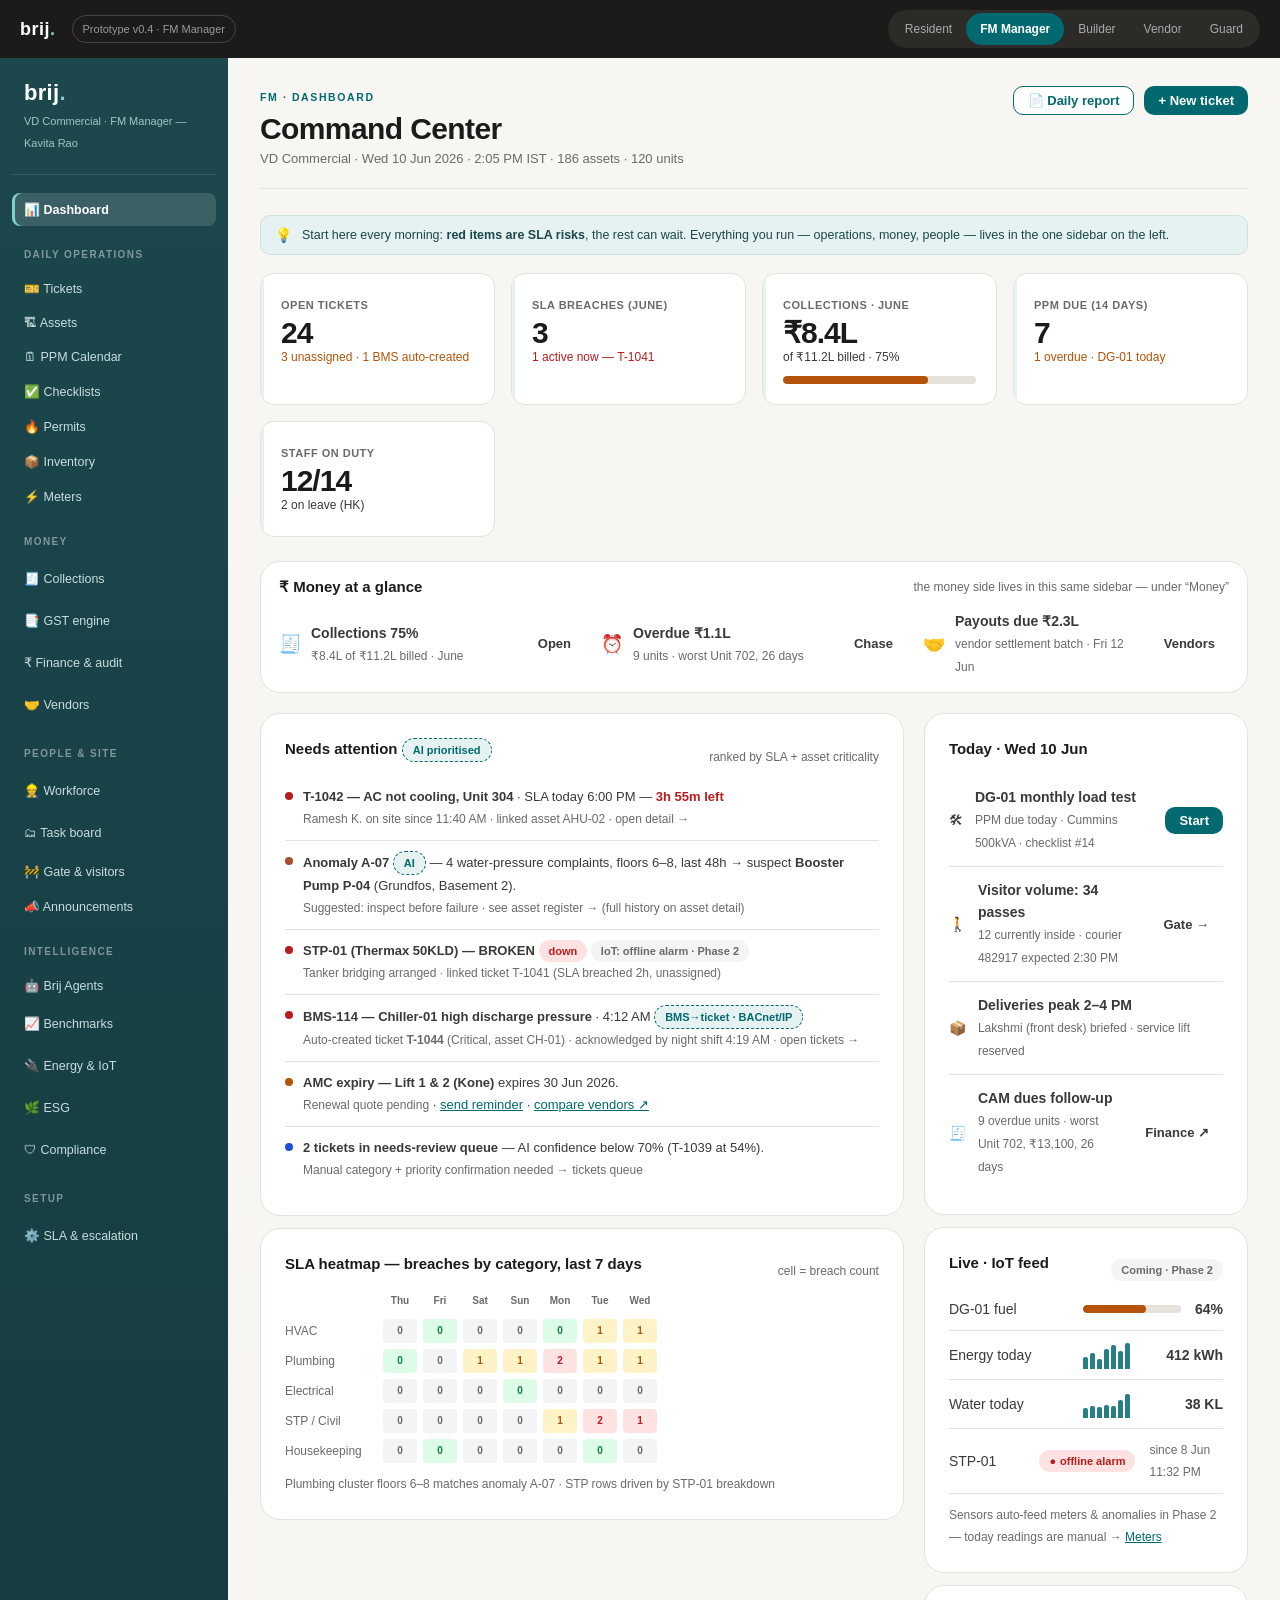
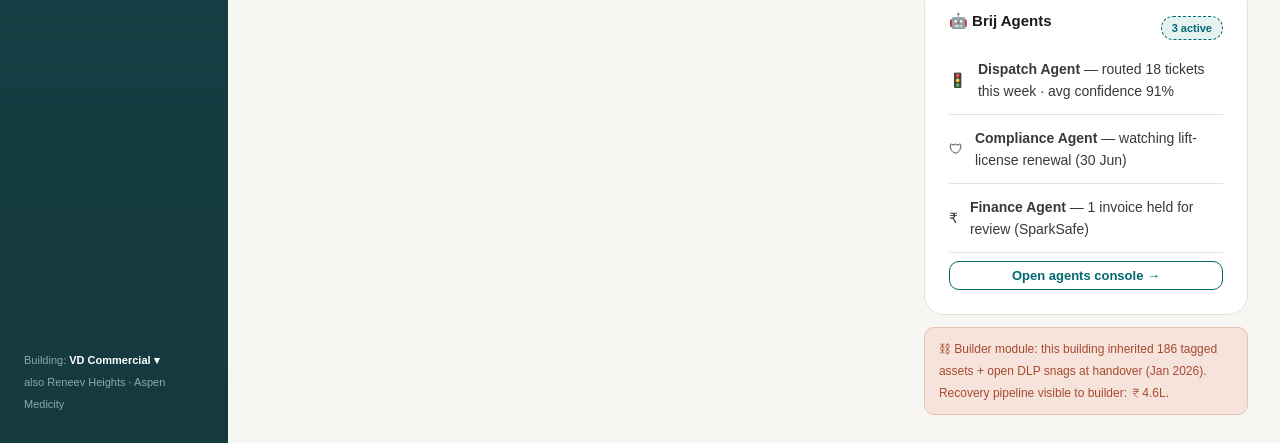
==== fm.html @ 50c8db72 "Brij prototype v0.4 — clickable demo (6 personas, 75 screens)" ====
<!DOCTYPE html>
<html lang="en">
<head>
<meta charset="UTF-8"><meta name="viewport" content="width=device-width, initial-scale=1.0">
<title>Brij — FM Manager</title>
<link rel="stylesheet" href="brij.css">
</head>
<body data-prefix="fm">
<div class="proto-bar">
  <a class="proto-logo" href="index.html">brij<span>.</span></a>
  <div class="proto-tag">Prototype v0.4 · FM Manager</div>
  <div class="role-links">
    <a href="resident.html">Resident</a>
    <a href="fm.html" class="active">FM Manager</a>
    <a href="builder.html">Builder</a>
    <a href="vendor.html">Vendor</a>
    <a href="guard.html">Guard</a>
  </div>
</div>

<div class="shell">
<nav class="sidebar">
  <div class="s-brand">brij<span style="color:#7FCFCB">.</span></div>
  <div class="s-building">VD Commercial · FM Manager — Kavita Rao</div>
  <button id="fm-nav-dash" class="active" onclick="dGo('fm','dash','dash')">📊 Dashboard</button>
  <div class="s-section">Daily operations</div>
  <button id="fm-nav-tickets" onclick="dGo('fm','tickets','tickets')">🎫 Tickets</button>
  <button id="fm-nav-assets" onclick="dGo('fm','assets','assets')">🏗 Assets</button>
  <button id="fm-nav-ppm" onclick="dGo('fm','ppm','ppm')">🗓 PPM Calendar</button>
  <button id="fm-nav-checklist" onclick="dGo('fm','checklist','checklist')">✅ Checklists</button>
  <button id="fm-nav-ptw" onclick="dGo('fm','ptw','ptw')">🔥 Permits</button>
  <button id="fm-nav-inventory" onclick="dGo('fm','inventory','inventory')">📦 Inventory</button>
  <button id="fm-nav-meters" onclick="dGo('fm','meters','meters')">⚡ Meters</button>
  <div class="s-section">Money</div>
  <a class="s-link" href="fm-business.html#collections">🧾 Collections</a>
  <a class="s-link" href="fm-business.html#gst">📑 GST engine</a>
  <a class="s-link" href="fm-business.html#finance">₹ Finance &amp; audit</a>
  <a class="s-link" href="fm-business.html#vendors">🤝 Vendors</a>
  <div class="s-section">People &amp; site</div>
  <a class="s-link" href="fm-business.html#workforce">👷 Workforce</a>
  <a class="s-link" href="fm-business.html#taskboard">🗂 Task board</a>
  <button id="fm-nav-gate" onclick="dGo('fm','gate','gate')">🚧 Gate &amp; visitors</button>
  <button id="fm-nav-announce" onclick="dGo('fm','announce','announce')">📣 Announcements</button>
  <div class="s-section">Intelligence</div>
  <button id="fm-nav-agents" onclick="dGo('fm','agents','agents')">🤖 Brij Agents</button>
  <a class="s-link" href="fm-business.html#benchmark">📈 Benchmarks</a>
  <a class="s-link" href="fm-business.html#energy">🔌 Energy &amp; IoT</a>
  <a class="s-link" href="fm-business.html#esg">🌿 ESG</a>
  <a class="s-link" href="fm-business.html#compliance">🛡 Compliance</a>
  <div class="s-section">Setup</div>
  <a class="s-link" href="fm-business.html#settings">⚙️ SLA &amp; escalation</a>
  <div class="s-foot">Building: <b style="color:#fff">VD Commercial ▾</b><br>also Reneev Heights · Aspen Medicity</div>
</nav>

<main class="d-main">

<!-- ============================================================ 1. DASHBOARD -->
<div id="fm-dash" class="d-screen active">
  <div class="d-head">
    <div>
      <span class="eyebrow">FM · Dashboard</span>
      <h1>Command Center</h1>
      <div class="sub">VD Commercial · Wed 10 Jun 2026 · 2:05 PM IST · 186 assets · 120 units</div>
    </div>
    <div class="actions">
      <button class="btn secondary sm" onclick="toast('Daily ops report (PDF) queued — will be on WhatsApp in ~1 min')">📄 Daily report</button>
      <button class="btn primary sm" onclick="dGo('fm','tickets','tickets')">+ New ticket</button>
    </div>
  </div>

  <div class="intro-bar"><span class="ib-ico">💡</span><div>Start here every morning: <b>red items are SLA risks</b>, the rest can wait. Everything you run — operations, money, people — lives in the one sidebar on the left.</div></div>

  <div class="stat-grid">
    <div class="stat-card"><div class="s-label">Open tickets</div><div class="s-value">24</div><div class="s-delta warn">3 unassigned · 1 BMS auto-created</div></div>
    <div class="stat-card"><div class="s-label">SLA breaches (June)</div><div class="s-value">3</div><div class="s-delta down">1 active now — T-1041</div></div>
    <div class="stat-card"><div class="s-label">Collections · June</div><div class="s-value">₹8.4L</div><div class="s-delta">of ₹11.2L billed · 75%</div>
      <div class="prog warn" style="margin-top:8px"><div style="width:75%"></div></div></div>
    <div class="stat-card"><div class="s-label">PPM due (14 days)</div><div class="s-value">7</div><div class="s-delta warn">1 overdue · DG-01 today</div></div>
    <div class="stat-card"><div class="s-label">Staff on duty</div><div class="s-value">12/14</div><div class="s-delta">2 on leave (HK)</div></div>
  </div>

  <div class="card" style="margin-bottom:20px;padding:14px 18px">
    <div class="row between" style="flex-wrap:wrap;gap:8px">
      <h3 class="panel-title" style="margin-bottom:0">₹ Money at a glance</h3>
      <span class="muted">the money side lives in this same sidebar — under “Money”</span>
    </div>
    <div class="three-col" style="margin-top:12px">
      <div class="row" style="gap:10px;align-items:center">
        <span style="font-size:18px">🧾</span>
        <div style="flex:1"><b>Collections 75%</b><br><span class="muted">₹8.4L of ₹11.2L billed · June</span></div>
        <a class="btn ghost sm" href="fm-business.html#collections">Open</a>
      </div>
      <div class="row" style="gap:10px;align-items:center">
        <span style="font-size:18px">⏰</span>
        <div style="flex:1"><b>Overdue ₹1.1L</b><br><span class="muted">9 units · worst Unit 702, 26 days</span></div>
        <a class="btn ghost sm" href="fm-business.html#collections">Chase</a>
      </div>
      <div class="row" style="gap:10px;align-items:center">
        <span style="font-size:18px">🤝</span>
        <div style="flex:1"><b>Payouts due ₹2.3L</b><br><span class="muted">vendor settlement batch · Fri 12 Jun</span></div>
        <a class="btn ghost sm" href="fm-business.html#vendors">Vendors</a>
      </div>
    </div>
  </div>

  <div class="two-col">
    <div class="stack">
      <div class="card">
        <div class="row between"><h3 class="panel-title">Needs attention <span class="badge ai">AI prioritised</span></h3><span class="muted">ranked by SLA + asset criticality</span></div>
        <div class="alert-row" style="cursor:pointer" onclick="dGo('fm','ticket-detail','tickets')">
          <span class="alert-dot" style="background:var(--danger)"></span>
          <div><b>T-1042 — AC not cooling, Unit 304</b> · SLA today 6:00 PM — <span style="color:var(--danger);font-weight:700">3h 55m left</span><br>
          <span class="muted">Ramesh K. on site since 11:40 AM · linked asset AHU-02 · open detail →</span></div>
        </div>
        <div class="alert-row" style="cursor:pointer" onclick="dGo('fm','assets','assets')">
          <span class="alert-dot" style="background:var(--terra)"></span>
          <div><b>Anomaly A-07 <span class="badge ai">AI</span></b> — 4 water-pressure complaints, floors 6–8, last 48h → suspect <b>Booster Pump P-04</b> (Grundfos, Basement 2).<br>
          <span class="muted">Suggested: inspect before failure · see asset register → (full history on asset detail)</span></div>
        </div>
        <div class="alert-row" style="cursor:pointer" onclick="dGo('fm','assets','assets')">
          <span class="alert-dot" style="background:var(--danger)"></span>
          <div><b>STP-01 (Thermax 50KLD) — BROKEN</b> <span class="badge critical">down</span> <span class="badge neutral">IoT: offline alarm · Phase 2</span><br>
          <span class="muted">Tanker bridging arranged · linked ticket T-1041 (SLA breached 2h, unassigned)</span></div>
        </div>
        <div class="alert-row" style="cursor:pointer" onclick="dGo('fm','tickets','tickets')">
          <span class="alert-dot" style="background:var(--danger)"></span>
          <div><b>BMS-114 — Chiller-01 high discharge pressure</b> · 4:12 AM <span class="badge ai">BMS→ticket · BACnet/IP</span><br>
          <span class="muted">Auto-created ticket <b>T-1044</b> (Critical, asset CH-01) · acknowledged by night shift 4:19 AM · open tickets →</span></div>
        </div>
        <div class="alert-row">
          <span class="alert-dot" style="background:var(--warning)"></span>
          <div><b>AMC expiry — Lift 1 &amp; 2 (Kone)</b> expires 30 Jun 2026.<br>
          <span class="muted">Renewal quote pending</span> · <a href="#" onclick="event.preventDefault();toast('Renewal reminder sent to Kone account manager · quote follow-up logged')">send reminder</a> · <a href="fm-business.html#vendors">compare vendors ↗</a></div>
        </div>
        <div class="alert-row" style="cursor:pointer" onclick="dGo('fm','tickets','tickets')">
          <span class="alert-dot" style="background:var(--info)"></span>
          <div><b>2 tickets in needs-review queue</b> — AI confidence below 70% (T-1039 at 54%).<br>
          <span class="muted">Manual category + priority confirmation needed → tickets queue</span></div>
        </div>
      </div>

      <div class="card">
        <div class="row between"><h3 class="panel-title">SLA heatmap — breaches by category, last 7 days</h3><span class="muted">cell = breach count</span></div>
        <div class="stack" style="gap:6px">
          <div class="row" style="gap:6px"><span class="muted" style="width:92px"></span>
            <span class="heat h0" style="background:transparent">Thu</span><span class="heat h0" style="background:transparent">Fri</span><span class="heat h0" style="background:transparent">Sat</span><span class="heat h0" style="background:transparent">Sun</span><span class="heat h0" style="background:transparent">Mon</span><span class="heat h0" style="background:transparent">Tue</span><span class="heat h0" style="background:transparent">Wed</span></div>
          <div class="row" style="gap:6px"><span class="muted" style="width:92px">HVAC</span><span class="heat h0">0</span><span class="heat h1">0</span><span class="heat h0">0</span><span class="heat h0">0</span><span class="heat h1">0</span><span class="heat h2">1</span><span class="heat h2">1</span></div>
          <div class="row" style="gap:6px"><span class="muted" style="width:92px">Plumbing</span><span class="heat h1">0</span><span class="heat h0">0</span><span class="heat h2">1</span><span class="heat h2">1</span><span class="heat h3">2</span><span class="heat h2">1</span><span class="heat h2">1</span></div>
          <div class="row" style="gap:6px"><span class="muted" style="width:92px">Electrical</span><span class="heat h0">0</span><span class="heat h0">0</span><span class="heat h0">0</span><span class="heat h1">0</span><span class="heat h0">0</span><span class="heat h0">0</span><span class="heat h0">0</span></div>
          <div class="row" style="gap:6px"><span class="muted" style="width:92px">STP / Civil</span><span class="heat h0">0</span><span class="heat h0">0</span><span class="heat h0">0</span><span class="heat h0">0</span><span class="heat h2">1</span><span class="heat h3">2</span><span class="heat h3">1</span></div>
          <div class="row" style="gap:6px"><span class="muted" style="width:92px">Housekeeping</span><span class="heat h0">0</span><span class="heat h1">0</span><span class="heat h0">0</span><span class="heat h0">0</span><span class="heat h0">0</span><span class="heat h1">0</span><span class="heat h0">0</span></div>
        </div>
        <div class="muted" style="margin-top:10px">Plumbing cluster floors 6–8 matches anomaly A-07 · STP rows driven by STP-01 breakdown</div>
      </div>
    </div>

    <div class="stack">
      <div class="card">
        <h3 class="panel-title">Today · Wed 10 Jun</h3>
        <div class="list-row"><span>🛠</span><div style="flex:1"><b>DG-01 monthly load test</b><br><span class="muted">PPM due today · Cummins 500kVA · checklist #14</span></div><button class="btn primary sm" onclick="dGo('fm','checklist','checklist')">Start</button></div>
        <div class="list-row"><span>🚶</span><div style="flex:1"><b>Visitor volume: 34 passes</b><br><span class="muted">12 currently inside · courier 482917 expected 2:30 PM</span></div><button class="btn ghost sm" onclick="dGo('fm','gate','gate')">Gate →</button></div>
        <div class="list-row"><span>📦</span><div style="flex:1"><b>Deliveries peak 2–4 PM</b><br><span class="muted">Lakshmi (front desk) briefed · service lift reserved</span></div></div>
        <div class="list-row"><span>🧾</span><div style="flex:1"><b>CAM dues follow-up</b><br><span class="muted">9 overdue units · worst Unit 702, ₹13,100, 26 days</span></div><a class="btn ghost sm" href="fm-business.html#finance">Finance ↗</a></div>
      </div>

      <div class="card">
        <div class="row between"><h3 class="panel-title">Live · IoT feed</h3><span class="badge neutral">Coming · Phase 2</span></div>
        <div class="meter-row"><span style="width:120px">DG-01 fuel</span><div class="prog warn" style="flex:1"><div style="width:64%"></div></div><b>64%</b></div>
        <div class="meter-row"><span style="width:120px">Energy today</span><span class="spark"><i style="height:12px"></i><i style="height:16px"></i><i style="height:10px"></i><i style="height:20px"></i><i style="height:24px"></i><i style="height:18px"></i><i style="height:26px"></i></span><b style="margin-left:auto">412 kWh</b></div>
        <div class="meter-row"><span style="width:120px">Water today</span><span class="spark"><i style="height:10px"></i><i style="height:12px"></i><i style="height:11px"></i><i style="height:13px"></i><i style="height:12px"></i><i style="height:18px"></i><i style="height:24px"></i></span><b style="margin-left:auto">38 KL</b></div>
        <div class="meter-row"><span style="width:120px">STP-01</span><span class="badge live">offline alarm</span><span class="muted" style="margin-left:auto">since 8 Jun 11:32 PM</span></div>
        <div class="muted" style="margin-top:10px">Sensors auto-feed meters &amp; anomalies in Phase 2 — today readings are manual → <a href="#" onclick="event.preventDefault();dGo('fm','meters','meters')">Meters</a></div>
      </div>

      <div class="card">
        <div class="row between"><h3 class="panel-title">🤖 Brij Agents</h3><span class="badge ai">3 active</span></div>
        <div class="list-row"><span>🚦</span><div style="flex:1"><b>Dispatch Agent</b> — routed 18 tickets this week · avg confidence 91%</div></div>
        <div class="list-row"><span>🛡</span><div style="flex:1"><b>Compliance Agent</b> — watching lift-license renewal (30 Jun)</div></div>
        <div class="list-row"><span>₹</span><div style="flex:1"><b>Finance Agent</b> — 1 invoice held for review (SparkSafe)</div></div>
        <button class="btn secondary sm block" style="margin-top:8px" onclick="dGo('fm','agents','agents')">Open agents console →</button>
      </div>

      <div class="crosslink">⛓ Builder module: this building inherited 186 tagged assets + open DLP snags at handover (Jan 2026). Recovery pipeline visible to builder: ₹4.6L.</div>
    </div>
  </div>
</div>

<!-- ============================================================ 2. TICKETS -->
<div id="fm-tickets" class="d-screen">
  <div class="d-head">
    <div><span class="eyebrow">FM · Daily operations</span><h1>Tickets</h1><div class="sub">24 open · 3 unassigned · 1 active SLA breach · auto-triaged by AI on intake · 1 auto-created from BMS</div></div>
    <div class="actions">
      <button class="btn secondary sm" onclick="toast('CSV export queued — 24 open + 148 closed tickets, June 2026')">⬇ Export</button>
      <button class="btn primary sm" onclick="toast('Manual ticket form opened — phone/walk-in intake (prototype)')">+ New ticket</button>
    </div>
  </div>

  <div class="intro-bar"><span class="ib-ico">💡</span><div>Every complaint lands here, already categorised by AI. Work top-down: <b>unassigned and SLA-risk first</b> — assign or escalate in two clicks.</div></div>

  <div class="row between" style="margin-bottom:14px;flex-wrap:wrap;gap:10px">
    <div class="filter-chips">
      <span class="chip on" onclick="toggleChip(this)">All open</span>
      <span class="chip" onclick="toggleChip(this)">Unassigned (3)</span>
      <span class="chip" onclick="toggleChip(this)">SLA risk (2)</span>
      <span class="chip" onclick="toggleChip(this)">Needs review (2)</span>
      <span class="chip" onclick="toggleChip(this)">HVAC</span>
      <span class="chip" onclick="toggleChip(this)">Plumbing</span>
      <span class="chip" onclick="toggleChip(this)">Electrical</span>
      <span class="chip" onclick="toggleChip(this)">With vendor</span>
    </div>
    <div class="row">
      <span class="muted">2 selected:</span>
      <button class="btn secondary sm" onclick="toast('2 tickets assigned to Imran (electrician) · WhatsApp job cards sent')">Assign</button>
      <button class="btn secondary sm" onclick="toast('Escalated to UrbanServe city ops head · SLA clock annotated')">Escalate</button>
    </div>
  </div>

  <table class="dt">
    <tr><th></th><th>ID</th><th>Issue</th><th>Location</th><th>Category</th><th>Priority</th><th>SLA</th><th>Assignee</th><th>Status</th></tr>
    <tr>
      <td><input type="checkbox" style="width:auto"></td>
      <td><b>T-1044</b></td><td>Chiller-01 high discharge pressure <span class="badge ai">auto-created · BMS-114 · BACnet/IP</span></td><td>Plant room · CH-01</td><td>HVAC</td><td><span class="badge critical">Critical</span></td>
      <td>Today 12:12 PM</td><td>Night shift · acked 4:19 AM</td><td><span class="badge open">open</span></td></tr>
    <tr class="clickable" onclick="dGo('fm','ticket-detail','tickets')">
      <td><input type="checkbox" checked style="width:auto" onclick="event.stopPropagation()"></td>
      <td><b>T-1042</b></td><td>AC not cooling · 2 photos</td><td>Unit 304</td><td>HVAC <span class="badge ai">AI 92%</span></td><td><span class="badge high">High</span></td>
      <td style="color:var(--danger);font-weight:700">Today 6:00 PM · 3h 55m</td><td>Ramesh K.</td><td><span class="badge progress">in progress</span></td></tr>
    <tr>
      <td><input type="checkbox" checked style="width:auto"></td>
      <td><b>T-1041</b></td><td>Foul smell near STP</td><td>Basement 2</td><td>STP <span class="badge ai">AI 88%</span></td><td><span class="badge critical">Critical</span></td>
      <td><span class="badge breach">breached 2h</span></td><td style="color:var(--danger)">Unassigned</td>
      <td><button class="btn primary sm" onclick="toast('T-1041 assigned to Meena (HK sup.) + STP vendor ping · SLA breach already logged to MIS')">Assign now</button></td></tr>
    <tr>
      <td><input type="checkbox" style="width:auto"></td>
      <td><b>T-1040</b></td><td>Low water pressure <span class="muted">· with vendor VJ-388</span></td><td>Unit 702</td><td>Plumbing</td><td><span class="badge medium">Medium</span></td>
      <td>11 Jun 6:00 PM</td><td>AquaServ Solutions</td><td><span class="badge assigned">vendor accepted · tmrw 10 AM</span></td></tr>
    <tr>
      <td><input type="checkbox" style="width:auto"></td>
      <td><b>T-1039</b></td><td>Strange noise sometimes</td><td>Unit 511</td><td><span class="badge ai">AI 54% — review</span></td><td>—</td>
      <td>paused</td><td>—</td>
      <td><button class="btn secondary sm" onclick="toast('Categorised: General → maintenance · Low · SLA clock started (48h) · AI feedback recorded')">Review</button></td></tr>
    <tr>
      <td><input type="checkbox" style="width:auto"></td>
      <td><b>T-1038</b></td><td>Corridor light flickering</td><td>3rd floor</td><td>Electrical</td><td><span class="badge low">Low</span></td>
      <td>12 Jun 6:00 PM</td><td>Imran (in-house)</td><td><span class="badge assigned">assigned</span></td></tr>
    <tr>
      <td><input type="checkbox" style="width:auto"></td>
      <td><b>T-1037</b></td><td>Basement parking seepage spot</td><td>Basement 1</td><td>Civil <span class="badge ai">AI 81%</span></td><td><span class="badge low">Low</span></td>
      <td>13 Jun</td><td>Meena (HK)</td><td><span class="badge open">open</span></td></tr>
    <tr>
      <td><input type="checkbox" style="width:auto"></td>
      <td><b>T-1036</b></td><td>Visitor lift door sensor slow</td><td>Lift 2, lobby</td><td>Lifts</td><td><span class="badge medium">Medium</span></td>
      <td>12 Jun</td><td>Kone (AMC)</td><td><span class="badge open">AMC call logged</span></td></tr>
  </table>
  <div class="muted" style="margin-top:10px">Note: T-1040 is already with vendor — billing &amp; payout for VJ-388 run under Money → <a href="fm-business.html#vendors">Vendors ↗</a> · showing 8 of 24 open</div>
</div>

<!-- ============================================================ 3. TICKET DETAIL -->
<div id="fm-ticket-detail" class="d-screen">
  <div class="d-head">
    <button class="back-btn" onclick="dGo('fm','tickets','tickets')">←</button>
    <div>
      <span class="eyebrow">FM · Daily operations</span>
      <h1>T-1042 — AC not cooling, Unit 304</h1>
      <div class="sub">Raised by Rohan Mehta · 9 Jun 2026, 9:12 AM · via app · 2 photos · <span class="badge progress">in progress</span> <span class="badge high">High</span></div>
    </div>
    <div class="actions">
      <button class="btn secondary sm" onclick="toast('Note added to T-1042 · Rohan Mehta notified on WhatsApp')">+ Add note</button>
      <button class="btn secondary sm" onclick="toast('vendor_job spawned → CoolTech HVAC (4.4★) · quote request sent · payment will settle via Razorpay Route escrow on resident sign-off')">Route to vendor</button>
      <button class="btn danger sm" onclick="toast('Escalated to Kavita Rao + UrbanServe city ops · SLA timer flagged amber→red')">Escalate</button>
    </div>
  </div>

  <div class="two-col">
    <div class="stack">
      <div class="ai-panel">
        <div class="row between"><b>🤖 AI triage</b><span class="badge ai">confidence 92%</span></div>
        <div style="margin:8px 0">Category <b>HVAC</b> · Priority <b>High</b> · Linked asset <a href="#" onclick="event.preventDefault();dGo('fm','asset-detail','assets')"><b>AHU-02</b> →</a></div>
        <div class="muted">Why: photos show iced vent fins + "not cooling since morning" text; Unit 304 sits in AHU-02's served zone (301–312); similar pattern in 3 historical tickets.</div>
        <div class="row" style="margin-top:10px">
          <button class="btn primary sm" onclick="toast('AI triage accepted · routing &amp; SLA unchanged')">Accept</button>
          <button class="btn ghost sm" onclick="toast('Override panel opened — manual category/priority · AI feedback loop recorded')">Override</button>
        </div>
      </div>

      <div class="card">
        <h3 class="panel-title">Timeline</h3>
        <ul class="timeline">
          <li><div class="t-title">Ticket raised via resident app — 2 photos attached</div><div class="t-meta">9 Jun, 9:12 AM · Rohan Mehta, Unit 304</div></li>
          <li><div class="t-title">AI triage: HVAC · High · linked AHU-02 · SLA set (resolve by 10 Jun 6:00 PM)</div><div class="t-meta">9 Jun, 9:12 AM · automatic</div></li>
          <li><div class="t-title">Assigned to Ramesh K. (in-house HVAC technician)</div><div class="t-meta">9 Jun, 9:40 AM · by Kavita Rao</div></li>
          <li><div class="t-title">Technician on site — initial inspection, gas pressure low</div><div class="t-meta">9 Jun, 11:40 AM · Ramesh K., QR check-in at AHU-02</div></li>
          <li><div class="t-title">2× AHU filters drawn from stores against this ticket</div><div class="t-meta">10 Jun, 10:55 AM · <a href="#" onclick="event.preventDefault();dGo('fm','inventory','inventory')">inventory log →</a></div></li>
          <li class="future"><div class="t-title">Resolve &amp; resident sign-off — SLA 6:00 PM today</div><div class="t-meta">3h 55m remaining</div></li>
        </ul>
      </div>

      <div class="crosslink">⛓ Builder module — asset history: AHU-02 had DLP snag <b>SNG-218</b> ("condensate drain slope incorrect", Mar 2026) fixed by subcontractor Aircon Systems, <b>₹18,000 recovered</b>. Ramesh can see this without calling anyone. <a href="builder.html#snags" style="color:var(--terra);font-weight:700">View in Builder ↗</a></div>
    </div>

    <div class="stack">
      <div class="card">
        <h3 class="panel-title">Details</h3>
        <dl class="kv">
          <dt>SLA</dt><dd style="color:var(--danger);font-weight:700">Today 6:00 PM · 3h 55m left</dd>
          <dt>Unit / zone</dt><dd>304 · 3rd floor · AHU-02 zone</dd>
          <dt>Raised by</dt><dd>Rohan Mehta · +91 98XXX 12304</dd>
          <dt>Channel</dt><dd>Resident app</dd>
          <dt>Assignee</dt><dd>Ramesh K. (in-house HVAC)</dd>
          <dt>Asset</dt><dd><a href="#" onclick="event.preventDefault();dGo('fm','asset-detail','assets')">AHU-02 · QR #BRJ-A-0042 →</a></dd>
          <dt>Photos</dt><dd><span class="photo-stub">🖼</span> <span class="photo-stub">🖼</span></dd>
        </dl>
      </div>
      <div class="card">
        <div class="row between"><h3 class="panel-title">Work-order costing</h3><span class="badge medium">+21% variance — approval required</span></div>
        <dl class="kv">
          <dt>Labour</dt><dd>2h × ₹450 = <b>₹900</b> · Ramesh K.</dd>
          <dt>AHU filter</dt><dd>₹1,800</dd>
          <dt>Refrigerant top-up</dt><dd>₹2,400</dd>
          <dt>Total</dt><dd><b>₹5,100</b></dd>
          <dt>Benchmark</dt><dd>₹4,200 (HVAC category avg)</dd>
        </dl>
        <div class="row" style="margin-top:10px">
          <button class="btn primary sm" onclick="toast('Work-order cost ₹5,100 approved by Kavita Rao · +21% variance logged to MIS · audit_log entry written')">Approve cost</button>
        </div>
        <div class="muted" style="margin-top:8px">Parts auto-deduct from inventory — 2× AHU filters already drawn against this ticket → <a href="#" onclick="event.preventDefault();dGo('fm','inventory','inventory')">inventory log →</a></div>
      </div>
      <div class="card">
        <h3 class="panel-title">Message resident</h3>
        <button class="btn wa block" onclick="toast('WhatsApp update sent to Rohan Mehta: technician on site, ETA fix 5 PM')">WhatsApp update</button>
        <div class="muted" style="margin-top:8px">Last read by resident: today 1:48 PM</div>
      </div>
      <div class="muted">Annotation: routing to a vendor spawns a vendor_job (see VJ-388 on T-1040); money flows through Money → Finance &amp; audit.</div>
    </div>
  </div>
</div>

<!-- ============================================================ 4. ASSETS -->
<div id="fm-assets" class="d-screen">
  <div class="d-head">
    <div><span class="eyebrow">FM · Daily operations</span><h1>Asset Register</h1><div class="sub">186 assets · QR-tagged at handover from Builder module · VD Commercial</div></div>
    <div class="actions">
      <button class="btn secondary sm" onclick="toast('Bulk CSV import wizard opened — column mapping remembered from last import (Aspen Medicity)')">⬆ Bulk CSV import</button>
      <button class="btn secondary sm" onclick="toast('QR sheet (A4, 24-up) queued for 186 assets · PDF in downloads')">🖨 Print QR codes</button>
    </div>
  </div>

  <div class="intro-bar"><span class="ib-ico">💡</span><div>Every machine in the building, QR-tagged, with its full history since construction. <b>Scanning a QR on site opens the same record</b> a technician sees here.</div></div>

  <div class="filter-chips" style="margin-bottom:14px">
    <span class="chip on" onclick="toggleChip(this)">All</span>
    <span class="chip" onclick="toggleChip(this)">HVAC</span>
    <span class="chip" onclick="toggleChip(this)">Electrical / DG</span>
    <span class="chip" onclick="toggleChip(this)">Plumbing / Pumps</span>
    <span class="chip" onclick="toggleChip(this)">Fire &amp; safety</span>
    <span class="chip" onclick="toggleChip(this)">Lifts</span>
    <span class="chip" onclick="toggleChip(this)">STP / WTP</span>
    <span class="chip" onclick="toggleChip(this)">PPM due (7)</span>
  </div>

  <table class="dt">
    <tr><th>Tag</th><th>Asset</th><th>Make</th><th>Location</th><th>AMC / Warranty</th><th>Next PPM</th><th>Health</th></tr>
    <tr class="clickable" onclick="dGo('fm','asset-detail','assets')">
      <td><b>AHU-02</b></td><td>Air Handling Unit · 12,000 CFM</td><td>Daikin D-AHU Modular</td><td>3rd-floor plant room</td><td>Warranty to Mar 2027</td><td>22 Jun 2026</td>
      <td><span class="badge open">open ticket T-1042</span></td></tr>
    <tr>
      <td><b>LIFT-01</b></td><td>Passenger lift 1 (+ Lift 2)</td><td>Kone</td><td>Core, lobby</td><td><span class="badge medium">AMC expires 30 Jun</span></td><td>1 Jul 2026</td>
      <td><span class="badge done">ok</span></td></tr>
    <tr>
      <td><b>DG-01</b></td><td>Diesel generator 500kVA</td><td>Cummins</td><td>Basement 2, DG yard</td><td>AMC to Jan 2027</td><td><span style="color:var(--warning);font-weight:700">Today — load test</span></td>
      <td><button class="btn primary sm" onclick="event.stopPropagation();dGo('fm','checklist','checklist')">Start checklist</button></td></tr>
    <tr>
      <td><b>P-04</b></td><td>Booster pump, floors 6–8</td><td>Grundfos</td><td>Basement 2, pump room</td><td>Warranty to Jan 2028</td><td>20 Jun 2026</td>
      <td><span class="badge ai">anomaly A-07</span> <button class="btn secondary sm" onclick="event.stopPropagation();toast('Inspection work order WO-0610 created for P-04 · assigned Ramesh K., tomorrow 9 AM')">Inspect</button></td></tr>
    <tr>
      <td><b>FP-01</b></td><td>Fire alarm panel + hydrant system</td><td>Honeywell</td><td>Ground, fire control room</td><td>AMC to Dec 2026</td><td>18 Jun 2026</td>
      <td><span class="badge done">ok · Form-A current</span></td></tr>
    <tr>
      <td><b>STP-01</b></td><td>Sewage treatment plant 50KLD</td><td>Thermax</td><td>Basement 2</td><td>AMC to Oct 2026</td><td>15 Jun 2026</td>
      <td><span class="badge critical">BROKEN</span> <span class="badge neutral">IoT offline · Ph 2</span></td></tr>
    <tr>
      <td><b>WTP-01</b></td><td>Water treatment plant</td><td>Ion Exchange</td><td>Basement 2</td><td>AMC to Oct 2026</td><td>25 Jun 2026</td>
      <td><span class="badge done">ok</span></td></tr>
  </table>
  <div class="muted" style="margin-top:10px">Showing 7 of 186 · every asset carries its Builder-module DLP history forward — no re-survey at handover.</div>
</div>

<!-- ============================================================ 5. ASSET DETAIL -->
<div id="fm-asset-detail" class="d-screen">
  <div class="d-head">
    <button class="back-btn" onclick="dGo('fm','assets','assets')">←</button>
    <div>
      <span class="eyebrow">FM · Daily operations</span>
      <h1>AHU-02 — Air Handling Unit</h1>
      <div class="sub">QR #BRJ-A-0042 · 3rd-floor plant room · serves units 301–312 · <span class="badge open">open ticket T-1042</span></div>
    </div>
    <div class="actions">
      <button class="btn secondary sm" onclick="toast('QR label re-print queued (lamination-grade)')">🖨 QR label</button>
      <button class="btn primary sm" onclick="toast('Ad-hoc work order created on AHU-02 · pick checklist or free-form')">+ Work order</button>
    </div>
  </div>

  <div class="two-col">
    <div class="stack">
      <div class="card">
        <h3 class="panel-title">History — single thread since construction</h3>
        <ul class="timeline">
          <li><div class="t-title">Ticket T-1042 linked — "AC not cooling, Unit 304"</div><div class="t-meta">9 Jun 2026 · in progress · <a href="#" onclick="event.preventDefault();dGo('fm','ticket-detail','tickets')">open ticket →</a></div></li>
          <li><div class="t-title">PPM completed — monthly checklist · filters cleaned, belts checked</div><div class="t-meta">22 May 2026 · Ramesh K. · all steps passed</div></li>
          <li><div class="t-title">PPM completed — monthly checklist</div><div class="t-meta">22 Apr 2026 · Ramesh K.</div></li>
          <li class="terra"><div class="t-title">SNG-218 — DLP snag: condensate drain slope incorrect <span class="badge terra">inherited from Builder module</span></div><div class="t-meta">Mar 2026 · raised via FM escalation · fixed by Aircon Systems · accepted · ₹18,000 recovered from subcontractor</div></li>
          <li><div class="t-title">Commissioned, QR-tagged &amp; handed over to UrbanServe</div><div class="t-meta">15 Jan 2026 · Reneev Developers · test reports attached</div></li>
        </ul>
      </div>
      <div class="crosslink">⛓ The moat: this history began in the <b>Builder module</b> — snag SNG-218, its subcontractor (Aircon Systems) and the ₹18,000 recovery carried over at handover with zero re-entry. Technicians see construction-era defects before opening the panel.</div>
    </div>

    <div class="stack">
      <div class="card">
        <h3 class="panel-title">Specifications</h3>
        <dl class="kv">
          <dt>Make / model</dt><dd>Daikin D-AHU Modular</dd>
          <dt>Capacity</dt><dd>12,000 CFM</dd>
          <dt>Location</dt><dd>3rd-floor plant room</dd>
          <dt>Serves</dt><dd>Units 301–312</dd>
          <dt>Installed</dt><dd>Jan 2026</dd>
          <dt>Warranty</dt><dd>to Mar 2027 (Daikin)</dd>
          <dt>Book value</dt><dd>₹8.2L</dd>
          <dt>Criticality</dt><dd><span class="badge high">High</span> — 12 units affected</dd>
        </dl>
      </div>
      <div class="card">
        <h3 class="panel-title">PPM schedule</h3>
        <dl class="kv">
          <dt>Frequency</dt><dd>Monthly</dd>
          <dt>Last done</dt><dd>22 May 2026 ✓</dd>
          <dt>Next due</dt><dd>22 Jun 2026 · <a href="#" onclick="event.preventDefault();dGo('fm','ppm','ppm')">on calendar →</a></dd>
          <dt>Checklist</dt><dd>#08 — AHU monthly (11 steps)</dd>
        </dl>
      </div>
      <div class="card">
        <h3 class="panel-title">Documents</h3>
        <div class="list-row"><span>📄</span><div style="flex:1">O&amp;M manual (Daikin)</div><button class="btn ghost sm" onclick="toast('Opening O&amp;M manual PDF · 4.2 MB')">View</button></div>
        <div class="list-row"><span>📄</span><div style="flex:1">Warranty card · to Mar 2027</div><button class="btn ghost sm" onclick="toast('Opening warranty card scan')">View</button></div>
        <div class="list-row"><span>📄</span><div style="flex:1">Commissioning report — Jan 2026</div><button class="btn ghost sm" onclick="toast('Opening commissioning report · inherited from Builder module')">View</button></div>
      </div>
    </div>
  </div>
</div>

<!-- ============================================================ 6. PPM CALENDAR -->
<div id="fm-ppm" class="d-screen">
  <div class="d-head">
    <div><span class="eyebrow">FM · Daily operations</span><h1>PPM Calendar</h1><div class="sub">52-week planned preventive maintenance · 186 assets · auto-generated from asset register</div></div>
    <div class="actions">
      <button class="btn secondary sm" onclick="toast('52-week PPM plan exported (XLSX) — auditor format')">⬇ Export plan</button>
      <button class="btn primary sm" onclick="toast('New PPM rule wizard — pick asset, frequency, checklist')">+ PPM rule</button>
    </div>
  </div>

  <div class="intro-bar"><span class="ib-ico">💡</span><div>Planned maintenance for the whole year, one month at a time. <b>Amber = due now, red = overdue</b> — click any pill to assign or open its checklist.</div></div>

  <div class="tabbar">
    <button class="active" onclick="setTab(this,'fm-ppm-month')">Month</button>
    <button onclick="setTab(this,'fm-ppm-list')">List · next 14 days</button>
    <button onclick="setTab(this,'fm-ppm-asset')">By asset</button>
  </div>

  <div id="fm-ppm-month" class="tabpane active">
    <div class="row between" style="margin-bottom:12px">
      <h3 style="font-size:17px">June 2026</h3>
      <div class="row"><button class="btn ghost sm" onclick="toast('Showing May 2026 (prototype: static month)')">‹ May</button><button class="btn ghost sm" onclick="toast('Showing July 2026 (prototype: static month)')">Jul ›</button></div>
    </div>
    <div class="cal">
      <div class="cal-h">Mon</div><div class="cal-h">Tue</div><div class="cal-h">Wed</div><div class="cal-h">Thu</div><div class="cal-h">Fri</div><div class="cal-h">Sat</div><div class="cal-h">Sun</div>
      <div class="cal-d"><span class="dnum">1</span></div>
      <div class="cal-d"><span class="dnum">2</span><span class="cal-pill g" onclick="toast('Water tank chlorination — done 2 Jun ✓ · log in WTP-01 history')">WTP chlorination ✓</span></div>
      <div class="cal-d"><span class="dnum">3</span></div>
      <div class="cal-d"><span class="dnum">4</span><span class="cal-pill g" onclick="toast('Fire pump weekly run — done 4 Jun ✓ · Imran')">Fire pump wkly ✓</span></div>
      <div class="cal-d"><span class="dnum">5</span></div>
      <div class="cal-d"><span class="dnum">6</span></div>
      <div class="cal-d"><span class="dnum">7</span></div>
      <div class="cal-d"><span class="dnum">8</span><span class="cal-pill d" onclick="toast('OVERDUE 2 days — pump room deep-clean · assign below')">Pump room HK ⚠</span></div>
      <div class="cal-d"><span class="dnum">9</span></div>
      <div class="cal-d today"><span class="dnum">10 · today</span><span class="cal-pill w" onclick="dGo('fm','checklist','checklist')">DG-01 load test</span></div>
      <div class="cal-d"><span class="dnum">11</span><span class="cal-pill t" onclick="toast('Fire pump weekly run · Imran · 11 Jun')">Fire pump wkly</span></div>
      <div class="cal-d"><span class="dnum">12</span></div>
      <div class="cal-d"><span class="dnum">13</span></div>
      <div class="cal-d"><span class="dnum">14</span></div>
      <div class="cal-d"><span class="dnum">15</span><span class="cal-pill d" onclick="toast('STP-01 media replacement — asset currently BROKEN · vendor Thermax AMC call open')">STP-01 media ⚠</span></div>
      <div class="cal-d"><span class="dnum">16</span></div>
      <div class="cal-d"><span class="dnum">17</span></div>
      <div class="cal-d"><span class="dnum">18</span><span class="cal-pill t" onclick="toast('FP-01 fire alarm panel test · 18 Jun · Form-A entry auto-logged on completion')">FP-01 panel test</span></div>
      <div class="cal-d"><span class="dnum">19</span></div>
      <div class="cal-d"><span class="dnum">20</span><span class="cal-pill t" onclick="toast('P-04 booster pump PPM · pulled forward? Anomaly A-07 suggests inspecting earlier')">P-04 pump PPM</span></div>
      <div class="cal-d"><span class="dnum">21</span></div>
      <div class="cal-d"><span class="dnum">22</span><span class="cal-pill t" onclick="dGo('fm','asset-detail','assets')">AHU-02 monthly</span></div>
      <div class="cal-d"><span class="dnum">23</span></div>
      <div class="cal-d"><span class="dnum">24</span></div>
      <div class="cal-d"><span class="dnum">25</span><span class="cal-pill t" onclick="toast('WTP-01 quarterly service · Ion Exchange AMC visit')">WTP-01 service</span></div>
      <div class="cal-d"><span class="dnum">26</span></div>
      <div class="cal-d"><span class="dnum">27</span></div>
      <div class="cal-d"><span class="dnum">28</span><span class="cal-pill w" onclick="toast('Rooftop OHT cleaning · needs water shutdown announcement → Announcements')">OHT cleaning</span></div>
      <div class="cal-d"><span class="dnum">29</span></div>
      <div class="cal-d"><span class="dnum">30</span></div>
      <div class="cal-d dim"><span class="dnum">1 Jul</span><span class="cal-pill t" onclick="toast('Lift 1 &amp; 2 quarterly service — Kone · blocked until AMC renewed (expires 30 Jun)')">Lifts 1&amp;2 qtrly</span></div>
      <div class="cal-d dim"><span class="dnum">2</span></div>
      <div class="cal-d dim"><span class="dnum">3</span></div>
      <div class="cal-d dim"><span class="dnum">4</span></div>
      <div class="cal-d dim"><span class="dnum">5</span></div>
    </div>
    <div class="muted" style="margin-top:10px"><span class="badge medium">amber</span> due today/soon · <span class="badge critical">red</span> overdue or broken asset · <span class="badge done">green</span> completed</div>
  </div>

  <div id="fm-ppm-list" class="tabpane">
    <div class="card" style="margin-bottom:16px;border-color:var(--danger)">
      <h3 class="panel-title" style="color:var(--danger)">Overdue (1)</h3>
      <div class="list-row"><span>⚠️</span><div style="flex:1"><b>Pump room deep-clean &amp; housekeeping</b> — was due 8 Jun · <span style="color:var(--danger);font-weight:700">2 days overdue</span><br><span class="muted">Basement 2 · blocked earlier by STP-01 breakdown access</span></div><button class="btn danger sm" onclick="toast('Assigned to Meena (HK sup.) for tomorrow 8 AM · overdue flag stays on MIS report')">Assign</button></div>
    </div>
    <div class="card">
      <h3 class="panel-title">Next 14 days (7 jobs)</h3>
      <div class="list-row"><span>🗓</span><div style="flex:1"><b>DG-01 monthly load test</b> · today 10 Jun · checklist #14</div><button class="btn primary sm" onclick="dGo('fm','checklist','checklist')">Open checklist</button></div>
      <div class="list-row"><span>🗓</span><div style="flex:1"><b>Fire pump weekly run</b> · 11 Jun · checklist #03</div><button class="btn secondary sm" onclick="toast('Assigned to Imran · 11 Jun 10 AM · WhatsApp job card sent')">Assign</button></div>
      <div class="list-row"><span>🗓</span><div style="flex:1"><b>STP-01 media replacement</b> · 15 Jun · <span class="badge critical">asset broken</span></div><button class="btn secondary sm" onclick="toast('Merged with breakdown job — Thermax AMC engineer visit requested 12 Jun')">Assign</button></div>
      <div class="list-row"><span>🗓</span><div style="flex:1"><b>FP-01 fire alarm panel test</b> · 18 Jun · checklist #06 (Form-A)</div><button class="btn secondary sm" onclick="toast('Assigned to Imran + Honeywell AMC tech · 18 Jun 11 AM')">Assign</button></div>
      <div class="list-row"><span>🗓</span><div style="flex:1"><b>P-04 booster pump PPM</b> · 20 Jun · <span class="badge ai">A-07: consider pulling forward</span></div><button class="btn secondary sm" onclick="toast('Pulled forward to 12 Jun per anomaly A-07 · Ramesh K. assigned')">Assign</button></div>
      <div class="list-row"><span>🗓</span><div style="flex:1"><b>AHU-02 monthly PPM</b> · 22 Jun · checklist #08</div><button class="btn secondary sm" onclick="toast('Assigned to Ramesh K. · 22 Jun 9 AM')">Assign</button></div>
      <div class="list-row"><span>🗓</span><div style="flex:1"><b>WTP-01 quarterly service</b> · 25 Jun · Ion Exchange AMC</div><button class="btn secondary sm" onclick="toast('AMC visit request sent to Ion Exchange · awaiting slot confirmation')">Assign</button></div>
    </div>
  </div>

  <div id="fm-ppm-asset" class="tabpane">
    <table class="dt">
      <tr><th>Asset</th><th>Frequency</th><th>Last done</th><th>Next due</th><th>Compliance YTD</th></tr>
      <tr class="clickable" onclick="dGo('fm','asset-detail','assets')"><td><b>AHU-02</b></td><td>Monthly</td><td>22 May ✓</td><td>22 Jun</td><td><div class="prog" style="width:120px"><div style="width:100%"></div></div></td></tr>
      <tr><td><b>DG-01</b></td><td>Monthly load test</td><td>10 May ✓</td><td style="color:var(--warning);font-weight:700">Today</td><td><div class="prog" style="width:120px"><div style="width:100%"></div></div></td></tr>
      <tr><td><b>STP-01</b></td><td>Fortnightly</td><td>1 Jun ✓</td><td>15 Jun</td><td><div class="prog bad" style="width:120px"><div style="width:60%"></div></div></td></tr>
      <tr><td><b>P-04</b></td><td>Monthly</td><td>20 May ✓</td><td>20 Jun</td><td><div class="prog" style="width:120px"><div style="width:100%"></div></div></td></tr>
      <tr><td><b>LIFT-01 / 02</b></td><td>Quarterly (AMC)</td><td>1 Apr ✓</td><td>1 Jul</td><td><div class="prog warn" style="width:120px"><div style="width:85%"></div></div></td></tr>
    </table>
  </div>
</div>

<!-- ============================================================ 7. CHECKLIST EXECUTION -->
<div id="fm-checklist" class="d-screen">
  <div class="d-head">
    <button class="back-btn" onclick="dGo('fm','ppm','ppm')">←</button>
    <div>
      <span class="eyebrow">FM · Daily operations</span>
      <h1>Checklist #14 — DG-01 monthly load test</h1>
      <div class="sub">Cummins 500kVA · Basement 2 DG yard · Ramesh K. · started today 10:04 AM · <span class="badge live">📡 Works offline — syncs when back in range (basement plant rooms)</span></div>
    </div>
    <div class="actions"><button class="btn ghost sm" onclick="toast('Paused — progress saved offline, syncs when back in network (basements!)')">⏸ Pause</button></div>
  </div>

  <div class="intro-bar"><span class="ib-ico">💡</span><div>The technician's step-by-step job card. It <b>works offline in basements</b>, and a failed step raises a corrective ticket automatically.</div></div>

  <div class="two-col">
    <div class="card">
      <div class="row between" style="margin-bottom:8px"><b>Progress: 4 of 7 steps</b><span class="muted">est. 20 min left</span></div>
      <div class="prog" style="margin-bottom:20px"><div style="width:57%"></div></div>

      <div class="list-row"><input type="checkbox" checked style="width:auto" onclick="this.checked=true;toast('Step locked — completed steps are immutable on the audit trail')"><div style="flex:1"><b>1 · Scan asset QR to verify</b><br><span class="muted">✓ Scanned 10:04 AM · #BRJ-A-0047 verified = DG-01 · geotag basement 2</span></div><span class="badge done">done</span></div>
      <div class="list-row"><input type="checkbox" checked style="width:auto" onclick="this.checked=true;toast('Step locked — completed steps are immutable on the audit trail')"><div style="flex:1"><b>2 · Fuel level reading</b><br><span class="muted">Recorded: <b>64%</b> (≈ 380 L) · matches Phase-2 IoT sensor 64%</span></div><span class="badge done">done</span></div>
      <div class="list-row"><input type="checkbox" checked style="width:auto" onclick="this.checked=true;toast('Step locked — completed steps are immutable on the audit trail')"><div style="flex:1"><b>3 · Load test — run on load 30 min</b><br><span class="muted">Timer 10:12 → 10:42 AM ✓ · load held 78% · no trips</span></div><span class="badge done">done</span></div>
      <div class="list-row"><input type="checkbox" checked style="width:auto" onclick="this.checked=true;toast('Step locked — completed steps are immutable on the audit trail')"><div style="flex:1"><b>4 · Oil pressure reading</b><br><span class="muted">Recorded: <b>4.2 bar</b> · within 3.5–5.0 band</span></div><span class="badge done">done</span></div>
      <div class="list-row" style="background:var(--danger-50);border-radius:10px;padding:12px"><span>⚠️</span><div style="flex:1"><b>5 · Coolant level check — EXCEPTION FLAGGED</b><br><span class="muted">Reading below MIN mark · exception auto-creates a corrective ticket</span></div><button class="btn danger sm" onclick="toast('Ticket T-1043 created: “DG-01 coolant low — top-up &amp; leak check” · Medium · linked to this checklist run')">Create T-1043</button></div>
      <div class="list-row"><input type="checkbox" style="width:auto" onclick="this.checked=false;toast('Add photo first — step needs evidence')"><div style="flex:1"><b>6 · Photo evidence — control panel &amp; hour meter</b><br><div class="upload-zone" style="margin-top:8px;cursor:pointer" onclick="toast('Camera opened — photo will be geotagged + timestamped')">📷 Tap to capture (2 photos required)</div></div></div>
      <div class="list-row"><input type="checkbox" style="width:auto" onclick="this.checked=false;toast('Complete steps 6 first — sign-off is always the final step')"><div style="flex:1"><b>7 · Technician sign-off</b><br><span class="muted">Ramesh K. · OTP-based signature</span></div><button class="btn primary sm" onclick="toast('Complete pending steps to sign off — 2 remaining')">Sign off</button></div>
    </div>

    <div class="stack">
      <div class="card">
        <h3 class="panel-title">Run details</h3>
        <dl class="kv">
          <dt>Asset</dt><dd>DG-01 · Cummins 500kVA</dd>
          <dt>Type</dt><dd>PPM — monthly load test</dd>
          <dt>Technician</dt><dd>Ramesh K.</dd>
          <dt>Started</dt><dd>10 Jun, 10:04 AM</dd>
          <dt>Exceptions</dt><dd><span class="badge critical">1 — coolant low</span></dd>
        </dl>
      </div>
      <div class="crosslink">⛓ On sign-off, this run writes to <b>DG-01 asset history</b> automatically — readings, exception, photos, T-1043 link. Auditors and the builder's DLP team see the same record.</div>
      <div class="card">
        <h3 class="panel-title">Last run — 10 May 2026</h3>
        <div class="muted">All 7 steps passed · fuel 71% · oil 4.4 bar · no exceptions · Ramesh K.</div>
      </div>
    </div>
  </div>
</div>

<!-- ============================================================ 8. INVENTORY -->
<div id="fm-inventory" class="d-screen">
  <div class="d-head">
    <div><span class="eyebrow">FM · Daily operations</span><h1>Inventory — Spares &amp; Consumables</h1><div class="sub">Stores, Basement 1 · issue against tickets/PPM only · June consumption ₹38,400</div></div>
    <div class="actions">
      <button class="btn secondary sm" onclick="toast('Stock take sheet printed — last full count 1 Jun, variance 0.4%')">🧾 Stock take</button>
      <button class="btn primary sm" onclick="toast('Goods receipt note opened — scan supplier invoice to add stock')">+ GRN</button>
    </div>
  </div>

  <div class="intro-bar"><span class="ib-ico">💡</span><div>Spares and consumables in the store. <b>Nothing leaves without a ticket or PPM reference</b> — that's what keeps consumption auditable.</div></div>

  <div class="two-col">
    <div class="stack">
      <table class="dt">
        <tr><th>Item</th><th>Category</th><th>In stock</th><th>Reorder level</th><th>Status</th></tr>
        <tr><td><b>AHU filters (24×24 pleated)</b></td><td>HVAC</td><td>3</td><td>5</td><td><span class="badge critical">low stock</span> <button class="btn secondary sm" onclick="toast('Added to PO-0613 draft — 10 nos @ ₹840')">Reorder</button></td></tr>
        <tr><td>Pump mechanical seals (Grundfos)</td><td>Plumbing</td><td>12</td><td>4</td><td><span class="badge done">ok</span></td></tr>
        <tr><td>LED tube lights 20W</td><td>Electrical</td><td>48</td><td>20</td><td><span class="badge done">ok</span></td></tr>
        <tr><td>Diesel (DG yard barrels)</td><td>DG</td><td>400 L</td><td>300 L</td><td><span class="badge done">ok · top-up due ~18 Jun</span></td></tr>
        <tr><td>Bearing grease (Lithium EP2)</td><td>General</td><td>6 tubs</td><td>2</td><td><span class="badge done">ok</span></td></tr>
        <tr><td>Housekeeping chemicals (R-series)</td><td>HK</td><td>14 cans</td><td>10</td><td><span class="badge done">ok</span></td></tr>
      </table>

      <div class="card">
        <h3 class="panel-title">Consumption log — linked to tickets / PPM</h3>
        <div class="list-row"><span>🔧</span><div style="flex:1"><b>2 × AHU filters</b> → <a href="#" onclick="event.preventDefault();dGo('fm','ticket-detail','tickets')">T-1042</a> (AC not cooling, Unit 304)<br><span class="muted">10 Jun, 10:55 AM · issued to Ramesh K. · ₹1,680</span></div></div>
        <div class="list-row"><span>🔧</span><div style="flex:1"><b>1 × pump mechanical seal</b> → T-1040 (low pressure, Unit 702) — held for AquaServ visit tmrw<br><span class="muted">9 Jun · reserved, not issued · ₹1,250</span></div></div>
        <div class="list-row"><span>🔧</span><div style="flex:1"><b>4 × LED tube lights</b> → T-1038 (corridor flickering, 3rd floor)<br><span class="muted">9 Jun · issued to Imran · ₹1,360</span></div></div>
        <div class="list-row"><span>🛢</span><div style="flex:1"><b>60 L diesel</b> → DG-01 load test (checklist #14)<br><span class="muted">today, 10:42 AM · auto-logged from checklist</span></div></div>
      </div>
    </div>

    <div class="stack">
      <div class="stat-card"><div class="s-label">June consumption value</div><div class="s-value">₹38,400</div><div class="s-delta up">-12% vs May (₹43,600)</div></div>
      <div class="card">
        <h3 class="panel-title">Reorder — pending PO</h3>
        <dl class="kv">
          <dt>PO</dt><dd>PO-0612 (draft)</dd>
          <dt>Items</dt><dd>AHU filters × 10 · ₹8,400</dd>
          <dt>Supplier</dt><dd>CoolTech HVAC (4.4★)</dd>
          <dt>Needs</dt><dd>FM Manager approval</dd>
        </dl>
        <div class="row" style="margin-top:12px">
          <button class="btn primary sm" onclick="toast('PO-0612 approved · sent to CoolTech HVAC on WhatsApp · expected delivery 13 Jun')">Approve PO</button>
          <button class="btn ghost sm" onclick="toast('PO-0612 returned to storekeeper with comment')">Send back</button>
        </div>
      </div>
      <div class="muted">Issue rule: no stock leaves stores without a ticket / PPM reference — keeps consumption auditable for CAM billing.</div>
    </div>
  </div>
</div>

<!-- ============================================================ 9. METERS -->
<div id="fm-meters" class="d-screen">
  <div class="d-head">
    <div><span class="eyebrow">FM · Daily operations</span><h1>Meter Readings</h1><div class="sub">Daily manual entry (v1) · IoT auto-capture lands in <span class="badge neutral">Phase 2</span> · last entry 9 Jun, 8:10 PM</div></div>
    <div class="actions"><button class="btn primary sm" onclick="toast('4 readings saved · variance flags updated · MIS energy sheet refreshed')">💾 Save today's readings</button></div>
  </div>

  <div class="intro-bar"><span class="ib-ico">💡</span><div>Type today's four readings here — <b>the AI flags anything that doesn't look right</b>, like water climbing overnight when the building is empty.</div></div>

  <div class="two-col">
    <div class="stack">
      <table class="dt">
        <tr><th>Meter</th><th>Last (9 Jun)</th><th>Today's entry</th><th>Δ vs yesterday</th><th>7-day trend</th></tr>
        <tr><td><b>Mains energy (kWh)</b><br><span class="muted">DGVCL meter, basement 2</span></td><td>1,24,860</td><td><input value="1,25,272" style="width:110px"></td><td><span class="s-delta warn">+412 kWh · +3%</span></td>
          <td><span class="spark"><i style="height:14px"></i><i style="height:16px"></i><i style="height:13px"></i><i style="height:18px"></i><i style="height:17px"></i><i style="height:19px"></i><i style="height:22px"></i></span></td></tr>
        <tr><td><b>DG-01 energy (kWh)</b><br><span class="muted">runs: power cuts + load test</span></td><td>18,442</td><td><input value="18,460" style="width:110px"></td><td><span class="s-delta">+18 kWh (load test)</span></td>
          <td><span class="spark"><i style="height:6px"></i><i style="height:4px"></i><i style="height:5px"></i><i style="height:4px"></i><i style="height:6px"></i><i style="height:5px"></i><i style="height:16px"></i></span></td></tr>
        <tr><td><b>Water (KL)</b><br><span class="muted">municipal + borewell, combined</span></td><td>2,148</td><td><input value="2,186" style="width:110px"></td><td><span class="s-delta down">+38 KL · +22% vs avg</span></td>
          <td><span class="spark"><i style="height:11px"></i><i style="height:12px"></i><i style="height:11px"></i><i style="height:13px"></i><i style="height:12px"></i><i style="height:18px"></i><i style="height:24px"></i></span></td></tr>
        <tr><td><b>Solar generation (kWh)</b><br><span class="muted">rooftop 40kWp</span></td><td>9,310</td><td><input value="9,355" style="width:110px"></td><td><span class="s-delta up">+45 kWh · offset 11%</span></td>
          <td><span class="spark"><i style="height:16px"></i><i style="height:18px"></i><i style="height:12px"></i><i style="height:17px"></i><i style="height:19px"></i><i style="height:18px"></i><i style="height:17px"></i></span></td></tr>
      </table>

      <div class="ai-panel">
        <div class="row between"><b>🤖 Anomaly: water +22% vs 7-day average</b><span class="badge ai">confidence 78%</span></div>
        <div class="muted" style="margin:8px 0">Why: rise concentrated in floors 6–8 riser window (overnight 11 PM–5 AM, when usage should be ~0) — consistent with anomaly A-07 / Booster Pump P-04. Possible leak or pump cycling fault.</div>
        <div class="row">
          <button class="btn primary sm" onclick="toast('Ticket T-1045 created: “Suspected leak / pump cycling, floors 6–8” · High · linked to P-04 + anomaly A-07')">Create ticket</button>
          <button class="btn ghost sm" onclick="toast('Dismissed — AI will re-flag if deviation persists 48h')">Dismiss</button>
        </div>
      </div>
    </div>

    <div class="stack">
      <div class="card">
        <h3 class="panel-title">June so far</h3>
        <dl class="kv">
          <dt>Energy spend</dt><dd>₹2.8L <span class="s-delta up">-9% vs May (₹3.1L)</span></dd>
          <dt>Solar offset</dt><dd>11%</dd>
          <dt>Water cost</dt><dd>₹64,200 · recovered via CAM</dd>
          <dt>Entries missed</dt><dd>1 (Sun 7 Jun — caught up Mon)</dd>
        </dl>
        <div class="divider"></div>
        <a class="btn secondary sm" href="fm-business.html#energy">Full energy analytics ↗</a>
      </div>
      <div class="card">
        <div class="row between"><h3 class="panel-title">Phase 2 — IoT auto-capture</h3><span class="badge neutral">Coming</span></div>
        <div class="muted">Smart meters on mains, DG, water + STP sensors will replace this manual entry. DG-01 fuel (64%) and the STP-01 offline alarm already stream on the dashboard teaser.</div>
      </div>
    </div>
  </div>
</div>

<!-- ============================================================ 10. GATE -->
<div id="fm-gate" class="d-screen">
  <div class="d-head">
    <div><span class="eyebrow">FM · People &amp; site</span><h1>Gate Overview</h1><div class="sub">Gate 1 · guard on duty: Vijay Singh · <a href="guard.html">see guard console ↗</a></div></div>
    <div class="actions"><button class="btn primary sm" onclick="toast('Pre-approved gate pass created — code + QR sent to host on WhatsApp')">+ Pre-approve visitor</button></div>
  </div>

  <div class="intro-bar"><span class="ib-ico">💡</span><div>Who is inside the building right now — <b>visitors, vendor crews and your own staff</b> — fed live from the guard's console at Gate 1.</div></div>

  <div class="stat-grid">
    <div class="stat-card"><div class="s-label">Passes today</div><div class="s-value">34</div><div class="s-delta">12 currently inside</div></div>
    <div class="stat-card"><div class="s-label">Staff in</div><div class="s-value">12/14</div><div class="s-delta">2 on leave</div></div>
    <div class="stat-card"><div class="s-label">Incidents today</div><div class="s-value">1</div><div class="s-delta warn">tailgating attempt, 11:20 AM</div></div>
    <div class="stat-card"><div class="s-label">Avg gate clearance</div><div class="s-value">28s</div><div class="s-delta up">QR scan vs 4 min register</div></div>
  </div>

  <div class="two-col">
    <div class="stack">
      <div class="card">
        <h3 class="panel-title">Expected / active visitors</h3>
        <div class="list-row"><span>📦</span><div style="flex:1"><b>Suresh Kumar — courier</b> · pass <b>482917</b> · host Unit 304 · expected ~2:30 PM · valid till 8 PM<br><span class="muted">Pre-approved by Rohan Mehta · <span class="badge pending">arrival pending</span></span></div><button class="btn primary sm" onclick="toast('Pass 482917 marked arrived 2:31 PM · host Rohan Mehta auto-notified on WhatsApp')">Mark arrived</button></div>
        <div class="list-row"><span>🧰</span><div style="flex:1"><b>AquaServ Solutions — Sanjay Patil +1 tech</b> · vendor job VJ-388, Unit 702 · tomorrow 10:00 AM<br><span class="muted">Auto pass from vendor job · tools list attached</span></div><span class="badge assigned">pre-approved</span></div>
        <div class="list-row"><span>👔</span><div style="flex:1"><b>Tata AIG audit team (4 pax)</b> · host Unit 901 · 3:30 PM<br><span class="muted">ID check at gate · meeting room 9B blocked</span></div><span class="badge pending">expected</span></div>
        <div class="list-row"><span>👤</span><div style="flex:1"><b>Interview candidate</b> · host Unit 405 · arrived 11:32 AM, exited 12:40 PM<br><span class="muted">pass 482903 · closed</span></div><span class="badge done">completed</span></div>
      </div>

      <div class="card">
        <h3 class="panel-title">Incident log — today</h3>
        <div class="alert-row"><span class="alert-dot" style="background:var(--warning)"></span>
          <div><b>Tailgating attempt — Gate 1, 11:20 AM</b><br><span class="muted">Unbadged person followed staff through turnstile; stopped, registered as walk-in. Logged by Vijay Singh · photo attached.</span><br>
          <button class="btn ghost sm" style="margin-top:6px" onclick="toast('Incident INC-0610-01 escalated to UrbanServe security head · CCTV clip 11:18–11:22 bookmarked')">Escalate</button></div></div>
      </div>
    </div>

    <div class="stack">
      <div class="card">
        <h3 class="panel-title">Staff in / out (biometric + app)</h3>
        <div class="list-row"><div style="flex:1"><b>Ramesh K.</b> · HVAC tech</div><span class="badge done">in 8:46 AM</span></div>
        <div class="list-row"><div style="flex:1"><b>Ravi</b> · housekeeping</div><span class="badge done">in 9:02 AM</span></div>
        <div class="list-row"><div style="flex:1"><b>Meena</b> · HK supervisor</div><span class="badge done">in 8:30 AM</span></div>
        <div class="list-row"><div style="flex:1"><b>Imran</b> · electrician</div><span class="badge done">in 9:15 AM</span></div>
        <div class="list-row"><div style="flex:1"><b>Lakshmi</b> · front desk</div><span class="badge done">in 8:55 AM</span></div>
        <div class="list-row"><div style="flex:1"><b>2 HK staff</b> · approved leave</div><span class="badge neutral">absent</span></div>
        <div class="muted" style="margin-top:8px">Full roster &amp; attendance payroll feed → <a href="fm-business.html#workforce">Workforce ↗</a></div>
      </div>
      <div class="card">
        <h3 class="panel-title">Overstay alerts</h3>
        <div class="empty-state"><span class="ico">🕊</span>No visitors overstaying right now.<br><span class="muted">Passes auto-flag 30 min past validity — last alert 6 Jun.</span></div>
      </div>
    </div>
  </div>
</div>

<!-- ============================================================ 11. ANNOUNCEMENTS -->
<div id="fm-announce" class="d-screen">
  <div class="d-head">
    <div><span class="eyebrow">FM · People &amp; site</span><h1>Announcements</h1><div class="sub">Broadcasts to occupants · WhatsApp-first · read receipts tracked</div></div>
  </div>

  <div class="intro-bar"><span class="ib-ico">💡</span><div>Tell occupants things once, on WhatsApp — <b>read receipts show who actually saw it</b>, so nobody can say they weren't told.</div></div>

  <div class="two-col">
    <div class="card">
      <h3 class="panel-title">New announcement</h3>
      <div class="field"><label>Title</label><input value="Water supply interruption — OHT cleaning, 28 Jun"></div>
      <div class="field"><label>Message</label><textarea rows="4">Overhead tank cleaning is scheduled Sunday 28 Jun, 10 AM–2 PM. Water supply will be paused on all floors. Please store water in advance. — UrbanServe Facilities, VD Commercial</textarea></div>
      <div class="field"><label>Audience</label>
        <select>
          <option>All units — 120 units · 312 contacts</option>
          <option>Single tower / wing</option>
          <option>By floor (pick floors)</option>
          <option>Owners only</option>
          <option>Defaulters only (9 units)</option>
        </select></div>
      <div class="field"><label>Channels</label>
        <div class="row" style="flex-wrap:wrap">
          <label class="row" style="margin:0;font-weight:500"><input type="checkbox" checked style="width:auto"> In-app</label>
          <label class="row" style="margin:0;font-weight:500"><input type="checkbox" checked style="width:auto"> WhatsApp</label>
          <label class="row" style="margin:0;font-weight:500"><input type="checkbox" style="width:auto"> SMS (fallback)</label>
          <label class="row" style="margin:0;font-weight:500"><input type="checkbox" checked style="width:auto"> Notice board PDF</label>
        </div></div>
      <div class="field"><label>Schedule</label>
        <div class="row"><select style="width:auto"><option>Send now</option><option>Schedule…</option></select><input type="text" value="—" style="width:140px"></div></div>
      <div class="row">
        <button class="btn primary" onclick="toast('Sent to 312 recipients · WhatsApp delivery 96% · notice-board PDF generated for lobby print')">Send</button>
        <button class="btn ghost" onclick="toast('Draft saved — visible to UrbanServe team only')">Save draft</button>
        <button class="btn ghost" onclick="toast('WhatsApp preview rendered — template msg with building header')">Preview</button>
      </div>
    </div>

    <div class="stack">
      <div class="card">
        <h3 class="panel-title">Past announcements</h3>
        <div class="list-row"><div style="flex:1"><b>Water supply interruption — OHT cleaning</b><br><span class="muted">5 Jun · all units · in-app + WhatsApp + PDF</span></div><div style="text-align:right"><b>84% read</b><br><span class="muted">WA delivered 97%</span></div></div>
        <div class="list-row"><div style="flex:1"><b>Lift 2 under maintenance, use Lift 1</b><br><span class="muted">28 May · all units · in-app + WhatsApp</span></div><div style="text-align:right"><b>78% read</b><br><span class="muted">WA delivered 95%</span></div></div>
        <div class="list-row"><div style="flex:1"><b>Fire drill — mandatory participation</b><br><span class="muted">15 May · all units · all channels</span></div><div style="text-align:right"><b>91% read</b><br><span class="muted">WA delivered 98%</span></div></div>
        <div class="list-row"><div style="flex:1"><b>CAM invoice June released — due 15 Jun</b><br><span class="muted">1 Jun · owners only · in-app + WhatsApp</span></div><div style="text-align:right"><b>88% read</b><br><span class="muted">→ collections 75%</span></div></div>
      </div>
      <div class="card">
        <h3 class="panel-title">Scheduled</h3>
        <div class="empty-state"><span class="ico">🗓</span>Nothing scheduled.<br><span class="muted">Tip: schedule the 28 Jun OHT notice 3 days ahead for better read rates.</span></div>
      </div>
    </div>
  </div>
</div>

<!-- ============================================================ 12. PERMIT-TO-WORK -->
<div id="fm-ptw" class="d-screen">
  <div class="d-head">
    <div><span class="eyebrow">FM · Daily operations</span><h1>Permit-to-Work</h1><div class="sub">Hot work · electrical isolation · confined space · work-at-height · safety gate before any high-risk job starts</div></div>
    <div class="actions">
      <button class="btn primary sm" onclick="toast('New permit wizard opened — pick work type, vendor, isolations · insurance &amp; method statement auto-checked from vendor profile')">+ New permit</button>
    </div>
  </div>

  <div class="intro-bar"><span class="ib-ico">💡</span><div>The safety gate for risky jobs: <b>no welding, height or confined-space work starts</b> until insurance, method statement and isolations all check out.</div></div>

  <div class="two-col">
    <div class="stack">
      <div class="card">
        <div class="row between"><h3 class="panel-title">PTW-09 — Hot work (welding)</h3><span class="badge live">ACTIVE</span></div>
        <dl class="kv">
          <dt>Job</dt><dd>STP-01 repair — welding on inlet pipework · Basement 2</dd>
          <dt>Vendor</dt><dd>SparkSafe Electricals (4.1★)</dd>
          <dt>Window</dt><dd>Today 10 Jun · 10:00 AM – 5:00 PM</dd>
          <dt>Issued by</dt><dd>Kavita Rao · 9:48 AM</dd>
          <dt>Linked ticket</dt><dd>T-1041 (STP-01 broken) · <a href="#" onclick="event.preventDefault();dGo('fm','tickets','tickets')">tickets →</a></dd>
        </dl>
        <div class="divider"></div>
        <h3 class="panel-title">Safety checks — all must pass before issue</h3>
        <div class="list-row"><span>✓</span><div style="flex:1"><b>Vendor insurance valid</b> — SparkSafe policy valid to <b>Sep 2026</b><br><span class="muted">pulled live from vendor profile</span></div><span class="badge done">verified</span></div>
        <div class="list-row"><span>✓</span><div style="flex:1"><b>Method statement uploaded</b> — welding procedure + fire precautions<br><span class="muted">reviewed by Kavita Rao</span></div><span class="badge done">verified</span></div>
        <div class="list-row"><span>✓</span><div style="flex:1"><b>Fire watch assigned</b> — Imran (electrician), extinguisher staged<br><span class="muted">on station 10:00 AM – work end + 30 min</span></div><span class="badge done">verified</span></div>
        <div class="list-row"><span>✓</span><div style="flex:1"><b>LOTO on DG feeder</b> — lock-out tag-out applied, key with Imran<br><span class="muted">isolation photo logged 9:52 AM</span></div><span class="badge done">verified</span></div>
        <div class="row" style="margin-top:10px">
          <button class="btn secondary sm" onclick="toast('PTW-09 extension request opened — needs re-verification of fire watch availability')">Extend window</button>
          <button class="btn danger sm" onclick="toast('PTW-09 suspended — work stop notice sent to SparkSafe crew + guard at Basement 2 access')">Suspend permit</button>
        </div>
      </div>

      <div class="card">
        <h3 class="panel-title">Permit history</h3>
        <table class="dt">
          <tr><th>Permit</th><th>Type</th><th>Location</th><th>Vendor / crew</th><th>Date</th><th>Status</th></tr>
          <tr><td><b>PTW-09</b></td><td>Hot work — welding</td><td>Basement 2 · STP-01</td><td>SparkSafe Electricals</td><td>10 Jun</td><td><span class="badge live">ACTIVE</span></td></tr>
          <tr><td><b>PTW-08</b></td><td>Electrical isolation</td><td>3rd-floor plant room</td><td>Imran (in-house)</td><td>6 Jun</td><td><span class="badge done">closed</span></td></tr>
          <tr><td><b>PTW-07</b></td><td>Work at height</td><td>Rooftop · solar array</td><td>GreenLeaf Landscaping</td><td>2 Jun</td><td><span class="badge done">closed</span></td></tr>
          <tr><td><b>PTW-06</b></td><td>Confined space</td><td>Basement 2 · OHT sump</td><td>AquaServ Solutions</td><td>27 May</td><td><span class="badge done">closed</span></td></tr>
        </table>
      </div>
    </div>

    <div class="stack">
      <div class="card" style="border-color:var(--danger)">
        <div class="row between"><h3 class="panel-title">Blocked vendor</h3><span class="badge critical">BLOCKED</span></div>
        <div class="alert-row"><span class="alert-dot" style="background:var(--danger)"></span>
          <div><b>QuickFix — blocked from new permits</b><br>
          <span class="muted">Insurance expired — permits cannot be issued until a valid policy is uploaded and verified.</span><br>
          <button class="btn ghost sm" style="margin-top:6px" onclick="toast('Insurance renewal request sent to QuickFix on WhatsApp · permit block lifts automatically on verified upload')">Request renewal</button></div></div>
      </div>
      <div class="crosslink">⛓ Insurance validity, PAN and policy documents come straight from <b>vendor profiles under Money → Vendors</b> — no separate PTW paperwork. <a href="fm-business.html#vendors" style="color:var(--terra);font-weight:700">Vendors ↗</a></div>
      <div class="card">
        <h3 class="panel-title">Open permit requests</h3>
        <div class="empty-state"><span class="ico">🗂</span>No pending permit requests.<br><span class="muted">Vendors request permits from their app — checks run automatically on submission.</span></div>
      </div>
    </div>
  </div>
</div>

<!-- ============================================================ 13. BRIJ AGENTS -->
<div id="fm-agents" class="d-screen">
  <div class="d-head">
    <div><span class="eyebrow">FM · Intelligence</span><h1>Brij Agents</h1><div class="sub">Autonomous agents working the queue · agents act, humans approve — every action in audit_log</div></div>
    <div class="actions">
      <button class="btn secondary sm" onclick="toast('Agent audit_log exported (CSV) — 214 actions, June 2026, each with confidence + approver')">⬇ Audit log</button>
    </div>
  </div>

  <div class="intro-bar"><span class="ib-ico">💡</span><div>Three AI agents that work the queue for you. <b>They act, you approve</b> — every action lands in the audit log with its confidence score.</div></div>

  <div class="three-col">
    <div class="ai-panel">
      <div class="row between"><b>🚦 Dispatch Agent</b><span class="badge ai">avg confidence 91%</span></div>
      <div style="margin:8px 0">Routed <b>18 tickets</b> this week · <b>2 sent to human review</b> (confidence &lt; 70%)</div>
      <div class="muted">Why: matches category, asset zone and technician skill/load; low-confidence cases always queue for Kavita.</div>
      <ul class="timeline" style="margin-top:12px">
        <li><div class="t-title">T-1044 (BMS auto-created) → flagged Critical, night shift paged</div><div class="t-meta">today 4:12 AM · acked 4:19 AM</div></li>
        <li><div class="t-title">T-1042 → Ramesh K. (HVAC, AHU-02 zone)</div><div class="t-meta">9 Jun 9:12 AM · confidence 92%</div></li>
        <li><div class="t-title">T-1039 → human review queue (confidence 54%)</div><div class="t-meta">9 Jun · awaiting Kavita</div></li>
      </ul>
      <div class="row" style="margin-top:10px">
        <button class="btn secondary sm" onclick="dGo('fm','tickets','tickets')">Review queue →</button>
        <button class="btn ghost sm" onclick="toast('Dispatch Agent routing rules opened — thresholds, skills matrix, override history')">Override rules</button>
      </div>
    </div>

    <div class="ai-panel">
      <div class="row between"><b>🛡 Compliance Agent</b><span class="badge ai">statutory calendar watch</span></div>
      <div style="margin:8px 0">Caught <b>2 expiries</b> before deadline this month</div>
      <div class="muted">Why: scans AMC, license and consent registers daily; drafts renewal tasks for human sign-off.</div>
      <ul class="timeline" style="margin-top:12px">
        <li><div class="t-title">Lift license renewal due 30 Jun — renewal task drafted</div><div class="t-meta">flagged 1 Jun · awaiting Kavita's approval</div></li>
        <li><div class="t-title">STP consent-to-operate expiry — GPCB renewal pack pre-filled</div><div class="t-meta">flagged 8 Jun · documents staged</div></li>
      </ul>
      <div class="row" style="margin-top:10px">
        <a class="btn secondary sm" href="fm-business.html#compliance">Compliance register ↗</a>
        <button class="btn ghost sm" onclick="toast('Both renewal tasks approved — assigned to Kavita Rao, reminders set T-14 and T-7 days')">Approve tasks</button>
      </div>
    </div>

    <div class="ai-panel">
      <div class="row between"><b>₹ Finance Agent</b><span class="badge ai">invoice-vs-WO match</span></div>
      <div style="margin:8px 0"><b>1 auto-approved · 1 held</b> for human decision</div>
      <div class="muted">Why: compares vendor invoice to accepted quote/work order; exact match auto-approves, any variance holds for a human.</div>
      <ul class="timeline" style="margin-top:12px">
        <li><div class="t-title">VJ-388 (AquaServ) invoice ₹3,500 == quote ₹3,500 → <b>auto-approved</b></div><div class="t-meta">today 11:02 AM · payout joins Friday batch</div></li>
        <li><div class="t-title">SparkSafe invoice <b>₹6,200</b> vs quote <b>₹4,800</b> → <span class="badge medium">HELD · variance ₹1,400</span></div><div class="t-meta">today 12:30 PM · awaiting human decision</div></li>
      </ul>
      <div class="row" style="margin-top:10px">
        <button class="btn primary sm" onclick="toast('SparkSafe invoice ₹6,200 approved with variance note ₹1,400 · approver Kavita Rao logged in audit_log')">Approve</button>
        <button class="btn danger sm" onclick="toast('SparkSafe invoice rejected — returned with variance query ₹1,400 vs quote · vendor notified on WhatsApp')">Reject</button>
      </div>
    </div>
  </div>

  <div class="muted" style="margin-top:14px">Agents act, humans approve — every agent action lands in <b>audit_log</b> with confidence, inputs and the approving human. Override anytime; overrides retrain routing.</div>
</div>

</main>
</div>
<script src="brij.js"></script>
</body>
</html>
---- brij.css ----
/* ============================================================
   BRIJ DESIGN SYSTEM v0.2 — shared by all prototype pages
   Tokens per Build Spec §6. Do not invent colors.
   ============================================================ */
@import url('https://api.fontshare.com/v2/css?f[]=cabinet-grotesk@500,700,800&f[]=satoshi@400,500,700&display=swap');

:root{
  --teal-500:#01696F; --teal-700:#1B474D; --teal-50:#E6F1F1;
  --cream:#F7F6F2; --surface:#FFFFFF; --border:#E5E2DA;
  --ink-900:#1C1B19; --ink-700:#3A3937; --ink-500:#6B6A66;
  --terra:#A84B2F; --terra-50:#F6E3DC;
  --success:#15803D; --success-50:#DCFCE7;
  --warning:#B45309; --warning-50:#FEF3C7;
  --danger:#B91C1C;  --danger-50:#FEE2E2;
  --info:#1D4ED8;    --info-50:#DBEAFE;
  --wa:#25D366;
  --r-sm:6px; --r-md:10px; --r-lg:14px; --r-xl:20px; --r-pill:999px;
  --display:'Cabinet Grotesk',sans-serif; --body:'Satoshi',sans-serif;
}
*{margin:0;padding:0;box-sizing:border-box}
body{background:var(--cream);font-family:var(--body);color:var(--ink-700);font-size:14px;line-height:22px}
h1,h2,h3,h4,.display{font-family:var(--display);color:var(--ink-900)}
a{color:var(--teal-500)}

/* ============ PROTOTYPE CHROME (top bar, identical on every page) ============ */
.proto-bar{position:sticky;top:0;z-index:100;background:var(--ink-900);color:#fff;display:flex;align-items:center;gap:16px;padding:10px 20px;flex-wrap:wrap}
.proto-logo{font-family:var(--display);font-weight:800;font-size:18px;letter-spacing:.5px;color:#fff;text-decoration:none}
.proto-logo span{color:#7FCFCB}
.proto-tag{font-size:11px;color:#999;border:1px solid #444;border-radius:var(--r-pill);padding:2px 10px}
.role-links{display:flex;background:#2C2B28;border-radius:var(--r-pill);padding:3px;margin-left:auto;flex-wrap:wrap}
.role-links a{color:#aaa;font-weight:500;font-size:12px;padding:5px 14px;border-radius:var(--r-pill);text-decoration:none}
.role-links a.active{background:var(--teal-500);color:#fff;font-weight:700}

/* ============ SHARED COMPONENTS ============ */
.card{background:var(--surface);border:1px solid var(--border);border-radius:var(--r-lg);padding:24px}
.m-card{background:var(--surface);border:1px solid var(--border);border-radius:var(--r-lg);padding:16px}
.badge{display:inline-block;font-size:11px;font-weight:700;border-radius:var(--r-pill);padding:2px 10px;line-height:18px;white-space:nowrap}
.badge.open{background:var(--warning-50);color:var(--warning)}
.badge.assigned{background:var(--teal-50);color:var(--teal-500)}
.badge.progress{background:var(--info-50);color:var(--info)}
.badge.resolved,.badge.done,.badge.paid{background:var(--success-50);color:var(--success)}
.badge.critical,.badge.overdue,.badge.breach{background:var(--danger-50);color:var(--danger)}
.badge.high{background:#FFEDD5;color:#C2410C}
.badge.medium,.badge.pending{background:var(--warning-50);color:var(--warning)}
.badge.low,.badge.neutral{background:#F3F4F6;color:var(--ink-500)}
.badge.disputed{background:var(--danger-50);color:var(--danger)}
.badge.terra{background:var(--terra-50);color:var(--terra)}
.badge.ai{background:var(--teal-50);color:var(--teal-500);border:1px dashed var(--teal-500)}
.badge.live{background:var(--danger-50);color:var(--danger)} .badge.live::before{content:'●';margin-right:4px;animation:pulse 1.5s infinite}
@keyframes pulse{50%{opacity:.3}}
.btn{display:inline-flex;align-items:center;justify-content:center;gap:8px;border-radius:var(--r-md);font-family:var(--body);font-weight:700;font-size:14px;cursor:pointer;border:none;padding:10px 20px;text-decoration:none}
.btn.primary{background:var(--teal-500);color:#fff}
.btn.secondary{background:var(--surface);color:var(--teal-500);border:1px solid var(--teal-500)}
.btn.ghost{background:transparent;color:var(--ink-700)}
.btn.danger{background:var(--danger);color:#fff}
.btn.wa{background:var(--wa);color:#fff}
.btn.sm{padding:6px 14px;font-size:13px}
.btn.block{width:100%}
.layer-chip{display:inline-block;font-size:10px;font-weight:700;letter-spacing:.5px;text-transform:uppercase;color:var(--teal-700);background:var(--teal-50);border-radius:4px;padding:2px 8px}
.muted{color:var(--ink-500);font-size:12px}
.row{display:flex;align-items:center;gap:12px}
.row.between{justify-content:space-between}
.stack{display:flex;flex-direction:column;gap:12px}
.divider{height:1px;background:var(--border);margin:16px 0}
input,select,textarea{font-family:var(--body);font-size:14px;color:var(--ink-900);background:var(--surface);border:1px solid var(--border);border-radius:var(--r-md);padding:10px 12px;width:100%}
label{font-size:12px;font-weight:700;color:var(--ink-700);display:block;margin-bottom:6px}
.field{margin-bottom:16px}
.prog{height:8px;background:var(--border);border-radius:var(--r-pill);overflow:hidden}
.prog>div{height:100%;background:var(--teal-500);border-radius:var(--r-pill)}
.prog.warn>div{background:var(--warning)} .prog.bad>div{background:var(--danger)}

/* timeline */
.timeline{list-style:none;position:relative;padding-left:24px}
.timeline::before{content:'';position:absolute;left:7px;top:6px;bottom:6px;width:2px;background:var(--border)}
.timeline li{position:relative;padding-bottom:18px}
.timeline li::before{content:'';position:absolute;left:-23px;top:4px;width:12px;height:12px;border-radius:50%;background:var(--surface);border:3px solid var(--teal-500)}
.timeline li.future::before{border-color:var(--border)}
.timeline li.terra::before{border-color:var(--terra)}
.timeline .t-title{font-weight:700;color:var(--ink-900);font-size:13px}
.timeline .t-meta{font-size:11px;color:var(--ink-500)}

/* data table */
table.dt{width:100%;border-collapse:collapse;background:var(--surface);border:1px solid var(--border);border-radius:var(--r-lg);overflow:hidden}
table.dt th{font-size:11px;font-weight:700;text-transform:uppercase;letter-spacing:.5px;color:var(--ink-500);text-align:left;padding:12px 16px;border-bottom:1px solid var(--border);background:#FBFAF7}
table.dt td{padding:14px 16px;border-bottom:1px solid var(--border);font-size:13px;vertical-align:middle}
table.dt tr:last-child td{border-bottom:none}
table.dt tr.clickable{cursor:pointer}
table.dt tr.clickable:hover{background:var(--teal-50)}

.filter-chips{display:flex;gap:8px;flex-wrap:wrap}
.chip{font-size:12px;font-weight:500;border:1px solid var(--border);background:var(--surface);border-radius:var(--r-pill);padding:5px 14px;cursor:pointer;color:var(--ink-700)}
.chip.on{background:var(--teal-700);color:#fff;border-color:var(--teal-700)}

/* in-page tabs */
.tabbar{display:flex;gap:0;border-bottom:1px solid var(--border);margin-bottom:20px}
.tabbar button{border:none;background:none;font-family:var(--body);font-size:13px;font-weight:500;color:var(--ink-500);padding:10px 16px;cursor:pointer;border-bottom:2px solid transparent;margin-bottom:-1px}
.tabbar button.active{color:var(--teal-500);font-weight:700;border-bottom-color:var(--teal-500)}
.tabpane{display:none}.tabpane.active{display:block}

/* ============ DESKTOP SHELL ============ */
.shell{display:flex;min-height:calc(100vh - 46px)}
.sidebar{width:228px;background:var(--teal-700);color:#fff;padding:24px 12px;flex-shrink:0;display:flex;flex-direction:column;gap:2px}
.sidebar.ink{background:var(--ink-900)}
.sidebar .s-brand{font-family:var(--display);font-weight:800;font-size:20px;padding:0 12px 4px;color:#fff}
.sidebar .s-building{font-size:11px;color:#9FC6C4;padding:0 12px 20px;border-bottom:1px solid rgba(255,255,255,.12);margin-bottom:16px}
.sidebar.ink .s-building{color:#B8A99F}
.sidebar button,.sidebar a.s-link{display:flex;align-items:center;gap:10px;width:100%;border:none;background:transparent;color:#C9DEDD;font-family:var(--body);font-size:13px;font-weight:500;padding:10px 12px;border-radius:var(--r-md);cursor:pointer;text-align:left;text-decoration:none}
.sidebar.ink button,.sidebar.ink a.s-link{color:#CFC4BB}
.sidebar button.active,.sidebar a.s-link.active{background:rgba(255,255,255,.14);color:#fff;font-weight:700}
.sidebar .s-section{font-size:10px;font-weight:700;letter-spacing:1px;text-transform:uppercase;color:rgba(255,255,255,.45);padding:14px 12px 4px}
.sidebar .s-foot{margin-top:auto;font-size:11px;color:#86ABA9;padding:12px}
.d-main{flex:1;padding:28px 32px;overflow-x:auto;max-width:1440px}
.d-screen{display:none}.d-screen.active{display:block}
.d-head{display:flex;align-items:flex-start;gap:16px;margin-bottom:24px;flex-wrap:wrap}
.d-head h1{font-size:28px;line-height:32px}
.d-head .sub{font-size:13px;color:var(--ink-500);margin-top:2px}
.d-head .actions{margin-left:auto;display:flex;gap:10px;flex-wrap:wrap}
.back-btn{border:1px solid var(--border);background:var(--surface);border-radius:50%;width:32px;height:32px;font-size:16px;cursor:pointer;flex-shrink:0}
.stat-grid{display:grid;grid-template-columns:repeat(auto-fit,minmax(190px,1fr));gap:16px;margin-bottom:24px}
.stat-card{background:var(--surface);border:1px solid var(--border);border-radius:var(--r-lg);padding:20px}
.stat-card .s-label{font-size:11px;font-weight:700;text-transform:uppercase;letter-spacing:.5px;color:var(--ink-500)}
.stat-card .s-value{font-family:var(--display);font-size:30px;font-weight:800;color:var(--ink-900);margin:6px 0 2px}
.stat-card .s-delta{font-size:12px}
.s-delta.up{color:var(--success)} .s-delta.down{color:var(--danger)} .s-delta.warn{color:var(--warning)}
.two-col{display:grid;grid-template-columns:2fr 1fr;gap:20px;align-items:start}
.three-col{display:grid;grid-template-columns:repeat(3,1fr);gap:16px}
.four-col{display:grid;grid-template-columns:repeat(4,1fr);gap:16px}
.panel-title{font-size:15px;margin-bottom:14px}
.list-row{display:flex;align-items:center;gap:12px;padding:12px 0;border-bottom:1px solid var(--border)}
.list-row:last-child{border-bottom:none}
.alert-row{display:flex;gap:10px;padding:10px 0;border-bottom:1px solid var(--border);font-size:13px}
.alert-row:last-child{border-bottom:none}
.alert-dot{width:8px;height:8px;border-radius:50%;margin-top:6px;flex-shrink:0}
.ai-panel{background:var(--teal-50);border:1px dashed var(--teal-500);border-radius:var(--r-lg);padding:16px}
.crosslink{background:var(--terra-50);border:1px solid #E8C4B5;border-radius:var(--r-md);padding:10px 14px;font-size:12px;color:var(--terra)}
.kv{display:grid;grid-template-columns:150px 1fr;gap:6px 12px;font-size:13px}
.kv dt{color:var(--ink-500)} .kv dd{color:var(--ink-900);font-weight:500}
.score-ring{font-family:var(--display);font-weight:800;font-size:22px;width:56px;height:56px;border-radius:50%;display:inline-flex;align-items:center;justify-content:center;border:4px solid var(--success);color:var(--ink-900);background:var(--surface)}
.score-ring.mid{border-color:var(--warning)} .score-ring.low{border-color:var(--danger)}
.empty-state{text-align:center;padding:48px 24px;color:var(--ink-500)}
.empty-state .ico{font-size:40px;display:block;margin-bottom:10px}

/* calendar (PPM / amenity booking) */
.cal{display:grid;grid-template-columns:repeat(7,1fr);gap:6px}
.cal .cal-h{font-size:10px;font-weight:700;text-transform:uppercase;color:var(--ink-500);text-align:center;padding:4px 0}
.cal .cal-d{background:var(--surface);border:1px solid var(--border);border-radius:var(--r-sm);min-height:74px;padding:6px;font-size:11px;position:relative}
.cal .cal-d .dnum{font-weight:700;color:var(--ink-500);font-size:10px}
.cal .cal-d.today{border-color:var(--teal-500);border-width:2px}
.cal .cal-d.dim{opacity:.35}
.cal-pill{display:block;font-size:9px;font-weight:700;border-radius:4px;padding:1px 5px;margin-top:3px;white-space:nowrap;overflow:hidden;text-overflow:ellipsis;cursor:pointer}
.cal-pill.t{background:var(--teal-50);color:var(--teal-500)}
.cal-pill.w{background:var(--warning-50);color:var(--warning)}
.cal-pill.d{background:var(--danger-50);color:var(--danger)}
.cal-pill.g{background:var(--success-50);color:var(--success)}

/* kanban */
.kanban{display:grid;grid-template-columns:repeat(auto-fit,minmax(230px,1fr));gap:14px;align-items:start}
.kanban .kcol{background:#EFEDE7;border-radius:var(--r-lg);padding:12px}
.kanban .kcol h4{font-size:12px;text-transform:uppercase;letter-spacing:.5px;color:var(--ink-500);margin-bottom:10px;padding:0 4px}
.kanban .kcard{background:var(--surface);border:1px solid var(--border);border-radius:var(--r-md);padding:12px;margin-bottom:10px;font-size:13px;cursor:pointer}
.kanban .kcard:hover{border-color:var(--teal-500)}

/* chat */
.chat{display:flex;flex-direction:column;gap:10px;padding:6px 0}
.bubble{max-width:78%;border-radius:var(--r-lg);padding:10px 14px;font-size:13px}
.bubble.them{background:var(--surface);border:1px solid var(--border);align-self:flex-start;border-bottom-left-radius:4px}
.bubble.me{background:var(--teal-500);color:#fff;align-self:flex-end;border-bottom-right-radius:4px}
.bubble .b-meta{font-size:10px;opacity:.7;margin-top:4px}

/* heatmap */
.heat{display:inline-block;width:34px;height:24px;border-radius:4px;font-size:10px;font-weight:700;text-align:center;line-height:24px}
.heat.h0{background:#F3F4F6;color:var(--ink-500)} .heat.h1{background:var(--success-50);color:var(--success)}
.heat.h2{background:var(--warning-50);color:var(--warning)} .heat.h3{background:var(--danger-50);color:var(--danger)}

/* meters / gauges */
.meter-row{display:flex;align-items:center;gap:14px;padding:10px 0;border-bottom:1px solid var(--border)}
.meter-row:last-child{border-bottom:none}
.spark{display:inline-flex;align-items:flex-end;gap:2px;height:28px}
.spark i{display:block;width:5px;background:var(--teal-500);border-radius:2px 2px 0 0;opacity:.85}

/* floorplan (builder pin-drop) */
.floorplan{position:relative;background:var(--surface);border:1px solid var(--border);border-radius:var(--r-lg);overflow:hidden}
.floorplan svg{display:block;width:100%;height:auto}
.fp-pin{position:absolute;width:26px;height:26px;border-radius:50% 50% 50% 0;transform:rotate(-45deg) translate(-50%,-50%);transform-origin:0 0;cursor:pointer;border:2px solid #fff;box-shadow:0 1px 4px rgba(0,0,0,.25)}
.fp-pin span{transform:rotate(45deg);display:block;text-align:center;font-size:11px;font-weight:800;color:#fff;line-height:22px}
.fp-pin.open{background:var(--danger)} .fp-pin.fixed{background:var(--success)} .fp-pin.disputed{background:var(--warning)}

/* ============ MOBILE FRAME (resident / vendor / guard) ============ */
.phone-wrap{display:flex;justify-content:center;padding:32px 16px;gap:32px;align-items:flex-start;flex-wrap:wrap}
.phone{width:375px;min-height:740px;max-height:820px;background:var(--cream);border:10px solid var(--ink-900);border-radius:44px;overflow:hidden;position:relative;display:flex;flex-direction:column}
.phone .notch{height:24px;background:var(--ink-900);border-radius:0 0 14px 14px;width:140px;margin:0 auto;flex-shrink:0}
.m-screen{display:none;flex:1;flex-direction:column;overflow-y:auto;padding:16px 16px 96px}
.m-screen.active{display:flex}
.m-header{display:flex;align-items:center;gap:10px;padding:8px 0 16px}
.m-header h2{font-size:20px;line-height:26px;flex:1}
.m-back{border:1px solid var(--border);background:var(--surface);border-radius:50%;width:32px;height:32px;font-size:16px;cursor:pointer;flex-shrink:0}
.bottom-tabs{position:absolute;bottom:0;left:0;right:0;background:var(--surface);border-top:1px solid var(--border);display:flex;padding:8px 4px 18px;z-index:5}
.bottom-tabs button{flex:1;border:none;background:none;font-family:var(--body);font-size:10px;font-weight:500;color:var(--ink-500);cursor:pointer;display:flex;flex-direction:column;align-items:center;gap:3px}
.bottom-tabs button .ico{font-size:18px;line-height:20px}
.bottom-tabs button.active{color:var(--teal-500);font-weight:700}
.fab{position:absolute;bottom:86px;right:16px;width:52px;height:52px;border-radius:50%;background:var(--teal-500);color:#fff;border:none;font-size:26px;cursor:pointer;z-index:6}
.cat-grid{display:grid;grid-template-columns:repeat(3,1fr);gap:8px}
.cat-tile{border:1px solid var(--border);background:var(--surface);border-radius:var(--r-md);padding:12px 6px;text-align:center;font-size:11px;font-weight:500;cursor:pointer;color:var(--ink-700)}
.cat-tile .ico{font-size:20px;display:block;margin-bottom:4px}
.cat-tile.on{border-color:var(--teal-500);background:var(--teal-50);font-weight:700;color:var(--teal-500)}
.gatepass{background:var(--teal-700);color:#fff;border-radius:var(--r-xl);padding:20px;text-align:center}
.gatepass .code{font-family:var(--display);font-size:34px;font-weight:800;letter-spacing:10px;margin:8px 0;color:#fff}
.qr-stub{width:110px;height:110px;margin:10px auto;background:repeating-linear-gradient(0deg,#fff 0 6px,transparent 6px 12px),repeating-linear-gradient(90deg,#fff 0 6px,#1B474D 6px 12px);border-radius:8px;border:6px solid #fff}
.stepper{display:flex;gap:4px;margin:12px 0}
.stepper .step{flex:1;text-align:center;font-size:9px;font-weight:700;color:var(--ink-500)}
.stepper .step .bar{height:5px;border-radius:var(--r-pill);background:var(--border);margin-bottom:5px}
.stepper .step.done .bar{background:var(--teal-500)}
.stepper .step.done{color:var(--teal-500)}
.photo-stub{width:64px;height:64px;border-radius:var(--r-md);background:var(--teal-50);border:1px solid var(--border);display:inline-flex;align-items:center;justify-content:center;font-size:22px;flex-shrink:0}
.upload-zone{border:2px dashed var(--border);border-radius:var(--r-md);padding:20px;text-align:center;color:var(--ink-500);font-size:12px;background:var(--surface)}
.sos-btn{width:150px;height:150px;border-radius:50%;background:var(--danger);color:#fff;border:8px solid var(--danger-50);font-family:var(--display);font-size:26px;font-weight:800;cursor:pointer;margin:24px auto;display:block}
.chat-input{position:absolute;bottom:64px;left:0;right:0;background:var(--surface);border-top:1px solid var(--border);padding:10px 12px;display:flex;gap:8px;z-index:5}
.chat-input input{flex:1}

/* annotation panel */
.annot{max-width:300px;font-size:12px;color:var(--ink-500);line-height:18px;padding-top:24px}
.annot h4{font-size:13px;margin-bottom:6px;margin-top:12px}
.annot ul{padding-left:16px;margin:6px 0}
.annot li{margin-bottom:4px}

/* toast */
#toast{position:fixed;bottom:24px;left:50%;transform:translateX(-50%);background:var(--ink-900);color:#fff;border-radius:var(--r-md);padding:12px 20px;font-size:13px;z-index:999;display:none;max-width:90vw}

@media (max-width:1100px){.two-col,.three-col,.four-col{grid-template-columns:1fr}}

/* ============================================================
   v0.4 POLISH LAYER — refinement + progressive disclosure.
   Appended overrides; original classes unchanged in meaning.
   ============================================================ */
body{-webkit-font-smoothing:antialiased;text-rendering:optimizeLegibility}
h1{letter-spacing:-.6px} h2{letter-spacing:-.3px}
.d-head{padding-bottom:18px;border-bottom:1px solid var(--border);margin-bottom:26px}
.d-head h1{font-size:30px;line-height:34px}
.eyebrow{display:block;font-size:10.5px;font-weight:700;letter-spacing:1.6px;text-transform:uppercase;color:var(--teal-500);margin-bottom:4px}
.stat-card .s-value{letter-spacing:-1px;font-variant-numeric:tabular-nums}
.stat-card{position:relative;overflow:hidden}
.stat-card::after{content:'';position:absolute;left:0;top:0;bottom:0;width:3px;background:var(--teal-50)}
table.dt{font-variant-numeric:tabular-nums}
table.dt tbody tr:nth-child(even){background:#FCFBF8}
table.dt tr.clickable:hover{background:var(--teal-50)}
table.dt tr.clickable:hover td:first-child{box-shadow:inset 3px 0 0 var(--teal-500)}
.card,.m-card{border-radius:var(--r-xl)}
.btn{transition:background .15s,color .15s,transform .08s}
.btn:active{transform:scale(.985)}
.btn.primary:hover{background:#015A60}
.btn.secondary:hover{background:var(--teal-50)}
.btn.ghost:hover{background:#EFEDE7}
.chip{transition:all .12s}
.chip:hover{border-color:var(--teal-500);color:var(--teal-500)}
.chip.on:hover{color:#fff}

/* sidebar refinement */
.sidebar{background:linear-gradient(180deg,#1B474D 0%,#143A3F 100%);padding:24px 12px 16px}
.sidebar.ink{background:linear-gradient(180deg,#1F1E1B 0%,#141311 100%)}
.sidebar .s-brand{font-size:22px;letter-spacing:.3px}
.sidebar button,.sidebar a.s-link{transition:background .12s,color .12s;border-radius:8px;font-size:12.5px;padding:9px 12px}
.sidebar button:hover,.sidebar a.s-link:hover{background:rgba(255,255,255,.08);color:#fff}
.sidebar button.active,.sidebar a.s-link.active{box-shadow:inset 3px 0 0 #7FCFCB}
.sidebar.ink button.active,.sidebar.ink a.s-link.active{box-shadow:inset 3px 0 0 #E8A88F}
.sidebar .s-section{letter-spacing:1.4px;padding-top:16px}

/* phone frame realism */
.phone{border-radius:48px;border-width:11px;box-shadow:0 30px 70px -20px rgba(28,27,25,.35)}
.phone .statusrow{display:flex;justify-content:space-between;padding:6px 22px 0;font-size:11px;font-weight:700;color:var(--ink-900)}
.bottom-tabs{padding:8px 6px 20px}
.bottom-tabs button{border-radius:12px;padding:4px 0;transition:color .12s}
.bottom-tabs button.active .ico{background:var(--teal-50);border-radius:10px;padding:1px 12px}
.fab{box-shadow:0 8px 20px -6px rgba(1,105,111,.5);transition:transform .1s}
.fab:hover{transform:scale(1.05)}
.gatepass{background:linear-gradient(160deg,#1B474D 0%,#01696F 100%)}

/* intro bar — one-line explainer at top of a screen (dismiss optional) */
.intro-bar{display:flex;gap:10px;align-items:flex-start;background:var(--teal-50);border:1px solid #CBE2E1;border-radius:var(--r-md);padding:10px 14px;font-size:12.5px;line-height:18px;color:var(--teal-700);margin-bottom:18px}
.intro-bar .ib-ico{font-size:14px;line-height:18px}
.intro-bar b{color:var(--teal-700)}

/* collapsible section — THE pattern for exhaustive-but-simple checklists */
details.collapse{border:1px solid var(--border);border-radius:var(--r-lg);background:var(--surface);margin-bottom:10px;overflow:hidden}
details.collapse summary{cursor:pointer;padding:14px 18px;font-weight:700;font-size:14px;color:var(--ink-900);list-style:none;display:flex;align-items:center;gap:10px;user-select:none}
details.collapse summary::-webkit-details-marker{display:none}
details.collapse summary::after{content:'+';margin-left:auto;color:var(--teal-500);font-family:var(--display);font-weight:800;font-size:18px;line-height:1}
details.collapse[open] summary::after{content:'–'}
details.collapse[open] summary{border-bottom:1px solid var(--border)}
details.collapse .c-body{padding:6px 18px 14px}
details.collapse summary .count-pill{margin-left:0}

/* checklist row */
.check-row{display:flex;gap:10px;padding:9px 0;border-bottom:1px dashed var(--border);font-size:13px;align-items:flex-start}
.check-row:last-child{border-bottom:none}
.check-row .cbox{width:18px;height:18px;border:2px solid var(--border);border-radius:5px;flex-shrink:0;margin-top:2px;cursor:pointer;display:inline-flex;align-items:center;justify-content:center;font-size:12px;font-weight:800;color:#fff}
.check-row .cbox.ok{background:var(--success);border-color:var(--success)}
.check-row .cbox.snag{background:var(--danger);border-color:var(--danger)}
.check-row .cbox.na{background:var(--border);border-color:var(--border);color:var(--ink-500)}
.check-row .c-label{flex:1}
.check-row .c-label small{display:block;color:var(--ink-500);font-size:11px}
.count-pill{background:var(--teal-50);color:var(--teal-500);font-weight:800;border-radius:var(--r-pill);font-size:11px;padding:2px 10px;white-space:nowrap}
.count-pill.warn{background:var(--warning-50);color:var(--warning)}
.count-pill.bad{background:var(--danger-50);color:var(--danger)}
.count-pill.good{background:var(--success-50);color:var(--success)}

/* guided demo stepper (index) */
.demo-steps{display:flex;flex-direction:column;gap:0;counter-reset:step}
.demo-step{display:flex;gap:14px;padding:14px 0;border-bottom:1px solid var(--border);align-items:flex-start;text-decoration:none;color:var(--ink-700)}
.demo-step:last-child{border-bottom:none}
.demo-step .num{counter-increment:step;width:30px;height:30px;border-radius:50%;background:var(--teal-700);color:#fff;font-family:var(--display);font-weight:800;font-size:14px;display:inline-flex;align-items:center;justify-content:center;flex-shrink:0}
.demo-step .num::before{content:counter(step)}
.demo-step:hover b{color:var(--teal-500)}
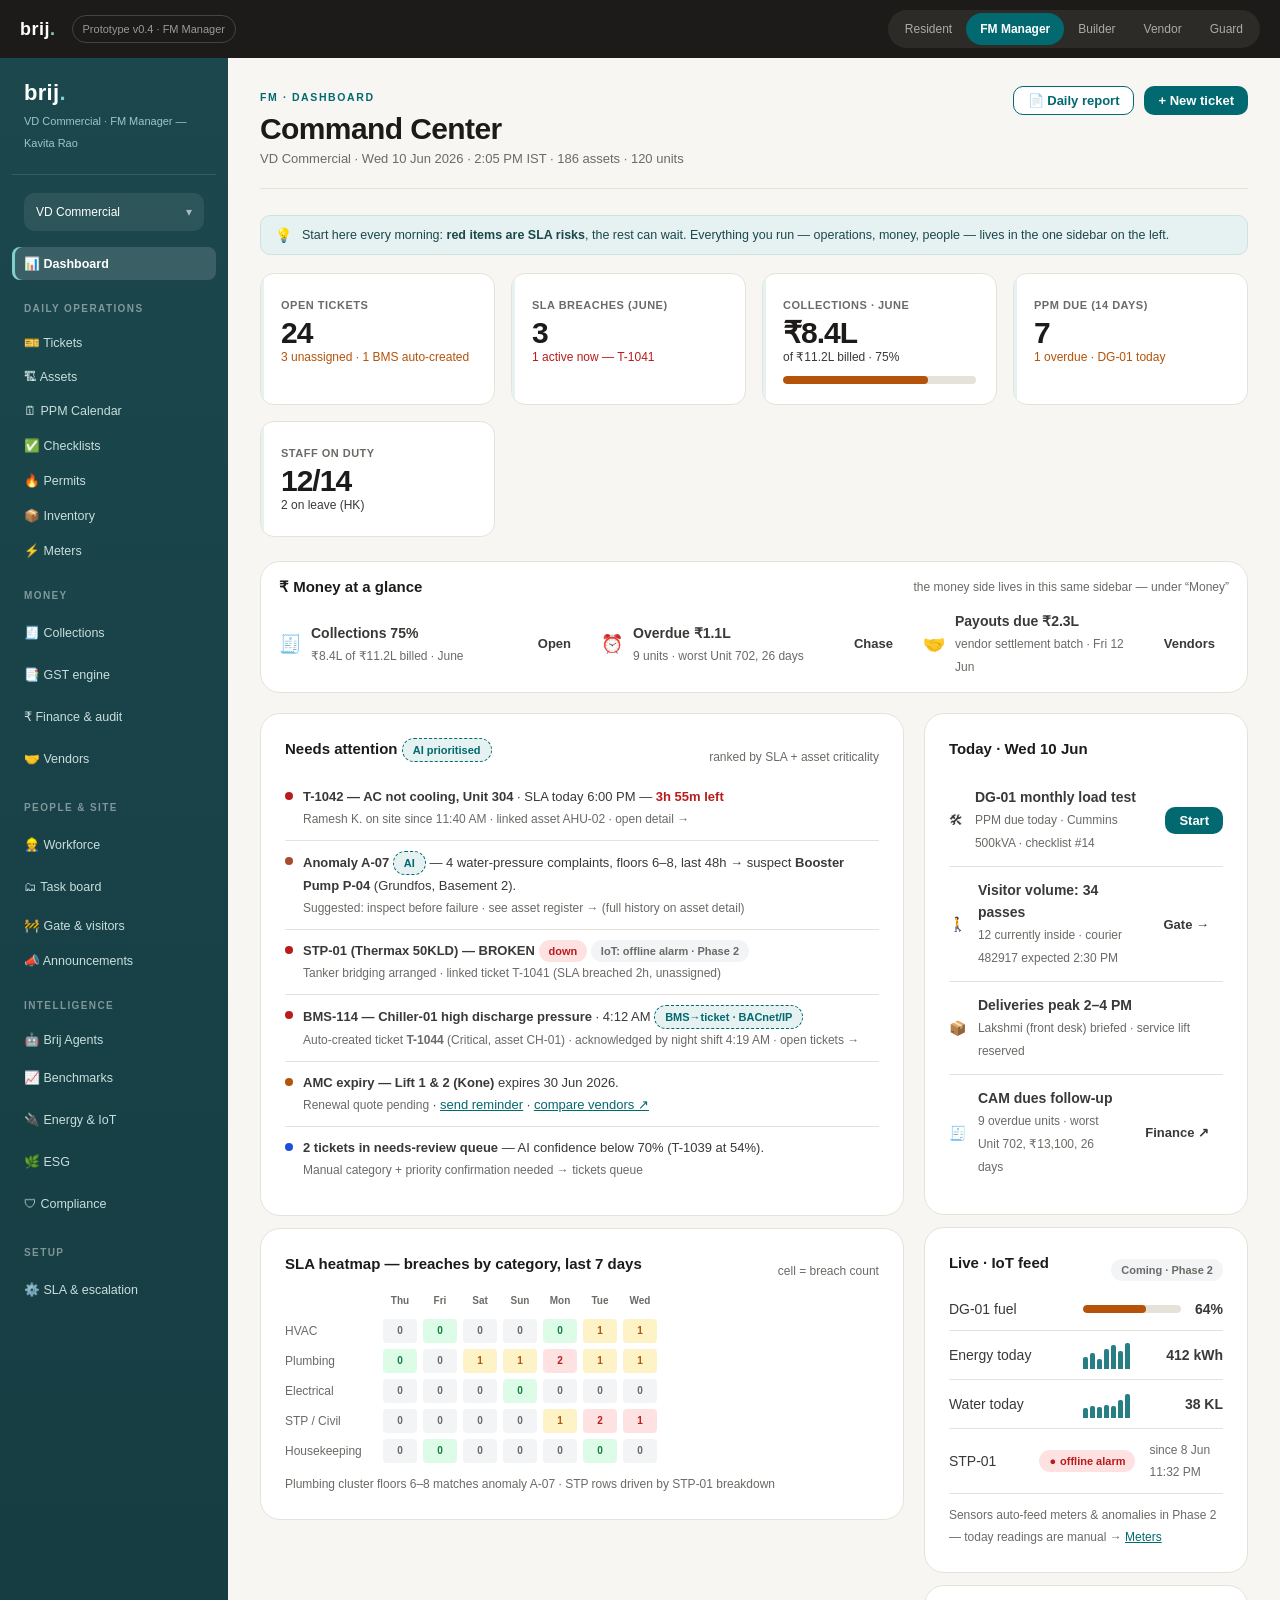
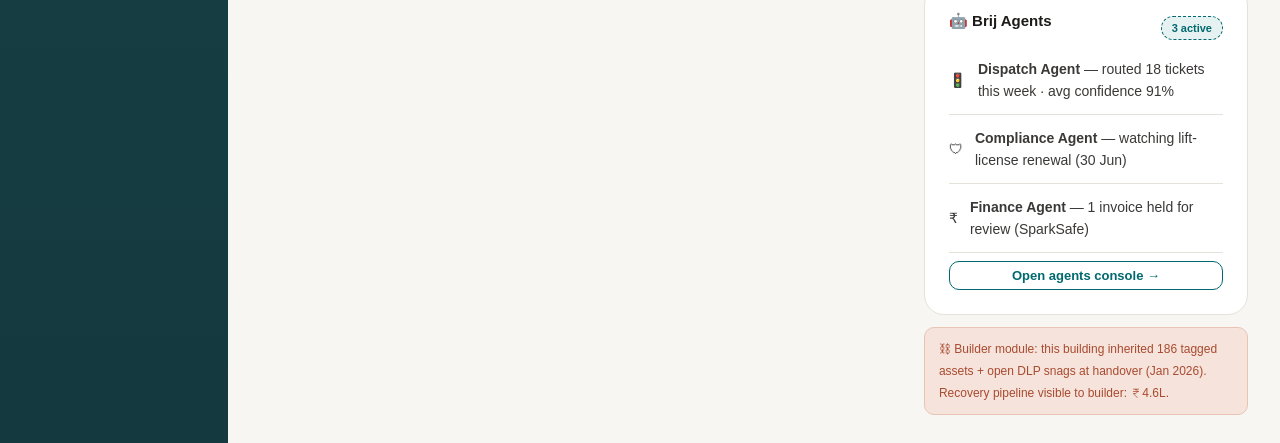
==== commit d1b4cc32: "feat(fm): ticket-detail investor-grade upgrade — mobile breakpoint, live SLA, AI evidence, internal " ====
--- a/fm.html
+++ b/fm.html
@@ -6,9 +6,10 @@
 <link rel="stylesheet" href="brij.css">
 </head>
 <body data-prefix="fm">
+<button class="d-hamburger" onclick="document.querySelector('.sidebar').classList.toggle('open')" aria-label="Menu">☰</button>
 <div class="proto-bar">
   <a class="proto-logo" href="index.html">brij<span>.</span></a>
-  <div class="proto-tag">Prototype v0.4 · FM Manager</div>
+  <div class="proto-tag proto-pill">Prototype v0.4 · FM Manager</div>
   <div class="role-links">
     <a href="resident.html">Resident</a>
     <a href="fm.html" class="active">FM Manager</a>
@@ -22,6 +23,9 @@
 <nav class="sidebar">
   <div class="s-brand">brij<span style="color:#7FCFCB">.</span></div>
   <div class="s-building">VD Commercial · FM Manager — Kavita Rao</div>
+  <div class="s-building-switch" onclick="toast('Building switcher opened — 3 buildings: VD Commercial (active), Reneev Heights, Aspen Medicity')">
+    <span>VD Commercial</span> <span style="opacity:.6">▾</span>
+  </div>
   <button id="fm-nav-dash" class="active" onclick="dGo('fm','dash','dash')">📊 Dashboard</button>
   <div class="s-section">Daily operations</div>
   <button id="fm-nav-tickets" onclick="dGo('fm','tickets','tickets')">🎫 Tickets</button>
@@ -49,7 +53,6 @@
   <a class="s-link" href="fm-business.html#compliance">🛡 Compliance</a>
   <div class="s-section">Setup</div>
   <a class="s-link" href="fm-business.html#settings">⚙️ SLA &amp; escalation</a>
-  <div class="s-foot">Building: <b style="color:#fff">VD Commercial ▾</b><br>also Reneev Heights · Aspen Medicity</div>
 </nav>
 
 <main class="d-main">
@@ -265,7 +268,7 @@
       <div class="sub">Raised by Rohan Mehta · 9 Jun 2026, 9:12 AM · via app · 2 photos · <span class="badge progress">in progress</span> <span class="badge high">High</span></div>
     </div>
     <div class="actions">
-      <button class="btn secondary sm" onclick="toast('Note added to T-1042 · Rohan Mehta notified on WhatsApp')">+ Add note</button>
+      <button class="btn secondary sm" onclick="addNote()">+ Add note</button>
       <button class="btn secondary sm" onclick="toast('vendor_job spawned → CoolTech HVAC (4.4★) · quote request sent · payment will settle via Razorpay Route escrow on resident sign-off')">Route to vendor</button>
       <button class="btn danger sm" onclick="toast('Escalated to Kavita Rao + UrbanServe city ops · SLA timer flagged amber→red')">Escalate</button>
     </div>
@@ -277,9 +280,24 @@
         <div class="row between"><b>🤖 AI triage</b><span class="badge ai">confidence 92%</span></div>
         <div style="margin:8px 0">Category <b>HVAC</b> · Priority <b>High</b> · Linked asset <a href="#" onclick="event.preventDefault();dGo('fm','asset-detail','assets')"><b>AHU-02</b> →</a></div>
         <div class="muted">Why: photos show iced vent fins + "not cooling since morning" text; Unit 304 sits in AHU-02's served zone (301–312); similar pattern in 3 historical tickets.</div>
+        <details class="ai-similar">
+          <summary>3 similar resolved tickets ↓</summary>
+          <ul>
+            <li>
+              <b>T-0987</b> · AC weak in Unit 408 · 12 May 2026 · AHU-02 · resolved in 2h 40m by Ramesh K. · root cause: <b>low refrigerant</b> · ₹2,200 parts
+            </li>
+            <li>
+              <b>T-0941</b> · AC noisy in Unit 311 · 3 Apr 2026 · AHU-02 · resolved in 5h 10m by CoolTech HVAC · root cause: <b>blower belt</b> · ₹3,800 parts
+            </li>
+            <li>
+              <b>T-0902</b> · Unit 305 hot · 18 Mar 2026 · AHU-02 · resolved in 1h 20m by Ramesh K. · root cause: <b>clogged filter</b> · ₹900 parts
+            </li>
+          </ul>
+          <div class="muted" style="margin-top:8px">Pattern detected by Brij Agent · last refit 22 May 2026 missed the refrigerant top-up cycle — suggested PPM update logged → <a href="#" onclick="event.preventDefault();toast('PPM schedule update proposal added to AHU-02 — Kavita Rao to approve')">review PPM update →</a></div>
+        </details>
         <div class="row" style="margin-top:10px">
           <button class="btn primary sm" onclick="toast('AI triage accepted · routing &amp; SLA unchanged')">Accept</button>
-          <button class="btn ghost sm" onclick="toast('Override panel opened — manual category/priority · AI feedback loop recorded')">Override</button>
+          <button class="btn ghost sm" style="color:var(--ink-500);text-decoration:underline" onclick="toast('Override panel opened — manual category/priority · AI feedback loop recorded · model retraining flagged')">Override</button>
         </div>
       </div>
 
@@ -289,7 +307,17 @@
           <li><div class="t-title">Ticket raised via resident app — 2 photos attached</div><div class="t-meta">9 Jun, 9:12 AM · Rohan Mehta, Unit 304</div></li>
           <li><div class="t-title">AI triage: HVAC · High · linked AHU-02 · SLA set (resolve by 10 Jun 6:00 PM)</div><div class="t-meta">9 Jun, 9:12 AM · automatic</div></li>
           <li><div class="t-title">Assigned to Ramesh K. (in-house HVAC technician)</div><div class="t-meta">9 Jun, 9:40 AM · by Kavita Rao</div></li>
+          <li class="t-note">
+            <div class="t-title">📝 Internal note — Kavita Rao</div>
+            <div class="t-meta">9 Jun, 9:45 AM · visible to FM team only</div>
+            <div class="t-body">Ramesh, check refrigerant pressure first — third unit-304-line ticket in 3 months. If low again, flag CoolTech AMC scope.</div>
+          </li>
           <li><div class="t-title">Technician on site — initial inspection, gas pressure low</div><div class="t-meta">9 Jun, 11:40 AM · Ramesh K., QR check-in at AHU-02</div></li>
+          <li class="t-note">
+            <div class="t-title">📝 Internal note — Ramesh K.</div>
+            <div class="t-meta">9 Jun, 11:55 AM · visible to FM team only</div>
+            <div class="t-body">Confirmed low refrigerant. Drawing 2 filters from stores. Topping up R-410A 800g. Will retest at 1 PM.</div>
+          </li>
           <li><div class="t-title">2× AHU filters drawn from stores against this ticket</div><div class="t-meta">10 Jun, 10:55 AM · <a href="#" onclick="event.preventDefault();dGo('fm','inventory','inventory')">inventory log →</a></div></li>
           <li class="future"><div class="t-title">Resolve &amp; resident sign-off — SLA 6:00 PM today</div><div class="t-meta">3h 55m remaining</div></li>
         </ul>
@@ -302,28 +330,51 @@
       <div class="card">
         <h3 class="panel-title">Details</h3>
         <dl class="kv">
-          <dt>SLA</dt><dd style="color:var(--danger);font-weight:700">Today 6:00 PM · 3h 55m left</dd>
+          <dt>SLA</dt>
+          <dd id="slaCountdown" style="color:var(--danger);font-weight:700">Today 6:00 PM · <span class="sla-remaining">3h 55m left</span></dd>
           <dt>Unit / zone</dt><dd>304 · 3rd floor · AHU-02 zone</dd>
-          <dt>Raised by</dt><dd>Rohan Mehta · +91 98XXX 12304</dd>
+          <dt>Raised by</dt><dd>Rohan Mehta · <span class="phone-masked" onclick="navigator.clipboard.writeText('+919812312304');toast('Phone copied — +91 98123 12304')">+91 98XXX 12304 📋</span></dd>
           <dt>Channel</dt><dd>Resident app</dd>
           <dt>Assignee</dt><dd>Ramesh K. (in-house HVAC)</dd>
           <dt>Asset</dt><dd><a href="#" onclick="event.preventDefault();dGo('fm','asset-detail','assets')">AHU-02 · QR #BRJ-A-0042 →</a></dd>
-          <dt>Photos</dt><dd><span class="photo-stub">🖼</span> <span class="photo-stub">🖼</span></dd>
+          <dt>Photos</dt>
+          <dd>
+            <!-- TODO: arvind to add real photos at /assets/img/t1042-photo-1.jpg (iced AHU vent fins) and /assets/img/t1042-photo-2.jpg (cooling coil close-up), then swap the spans below for <img class="ticket-photo" src=...> per spec -->
+            <div class="photo-strip">
+              <span class="photo-stub" role="img" aria-label="AHU vent fins" onclick="toast('Photo opened — iced vent fins clearly visible · taken 9 Jun 9:11 AM by Rohan Mehta')">🖼</span>
+              <span class="photo-stub" role="img" aria-label="Cooling coil" onclick="toast('Photo opened — cooling coil close-up · low refrigerant pattern')">🖼</span>
+            </div>
+          </dd>
         </dl>
       </div>
       <div class="card">
-        <div class="row between"><h3 class="panel-title">Work-order costing</h3><span class="badge medium">+21% variance — approval required</span></div>
+        <div class="row between"><h3 class="panel-title">Work-order costing</h3><span class="badge danger">+21% variance — approval required</span></div>
+        <div class="cost-breakdown">
+          <div class="cost-row"><span>Labour · Ramesh K. · 2h × ₹450</span><b>₹900</b></div>
+          <div class="cost-row"><span>AHU filter × 2</span><b>₹1,800</b></div>
+          <div class="cost-row"><span>Refrigerant R-410A top-up · 800g</span><b>₹2,400</b></div>
+          <div class="cost-row total"><span>Total</span><b>₹5,100</b></div>
+          <div class="cost-bench">
+            <div class="cost-bench-bar">
+              <div class="cost-bench-actual" style="width:60%"></div>
+              <div class="cost-bench-mark" style="left:49%"></div>
+            </div>
+            <div class="cost-bench-labels"><span>Benchmark ₹4,200</span><span>Actual ₹5,100 (+21%)</span></div>
+          </div>
+        </div>
+        <div class="row" style="margin-top:10px">
+          <button class="btn primary sm" onclick="toast('Work-order cost ₹5,100 approved by Kavita Rao · +21% variance logged to MIS · audit_log entry written')">Approve ₹5,100 (+21% over benchmark)</button>
+        </div>
+        <div class="muted" style="margin-top:8px">Parts auto-deduct from inventory — 2× AHU filters already drawn against this ticket → <a href="#" onclick="event.preventDefault();dGo('fm','inventory','inventory')">inventory log →</a></div>
+      </div>
+      <div class="card esg-card">
+        <h3 class="panel-title">🌱 ESG impact</h3>
         <dl class="kv">
-          <dt>Labour</dt><dd>2h × ₹450 = <b>₹900</b> · Ramesh K.</dd>
-          <dt>AHU filter</dt><dd>₹1,800</dd>
-          <dt>Refrigerant top-up</dt><dd>₹2,400</dd>
-          <dt>Total</dt><dd><b>₹5,100</b></dd>
-          <dt>Benchmark</dt><dd>₹4,200 (HVAC category avg)</dd>
+          <dt>Energy wasted</dt><dd><b>47 kWh</b> during incident window</dd>
+          <dt>Cost @ ₹6.50/kWh</dt><dd>₹305</dd>
+          <dt>CO₂e</dt><dd>33 kg · rolling to Q2 ESG report</dd>
         </dl>
-        <div class="row" style="margin-top:10px">
-          <button class="btn primary sm" onclick="toast('Work-order cost ₹5,100 approved by Kavita Rao · +21% variance logged to MIS · audit_log entry written')">Approve cost</button>
-        </div>
-        <div class="muted" style="margin-top:8px">Parts auto-deduct from inventory — 2× AHU filters already drawn against this ticket → <a href="#" onclick="event.preventDefault();dGo('fm','inventory','inventory')">inventory log →</a></div>
+        <div class="muted" style="margin-top:6px">Auto-flows into VD Commercial ESG dashboard · LEED operational data row updated.</div>
       </div>
       <div class="card">
         <h3 class="panel-title">Message resident</h3>
@@ -925,6 +976,37 @@
 
 </main>
 </div>
+<div id="toast" aria-live="polite"></div>
 <script src="brij.js"></script>
+<script>
+  /* === ticket-detail upgrade :: live behaviours === */
+  (function(){
+    // Fake target: 3h 55m from initial page load. Resets every reload.
+    var slaTarget = Date.now() + (3 * 60 + 55) * 60 * 1000;
+    function tick() {
+      var el = document.querySelector('#slaCountdown .sla-remaining');
+      if (!el) return;
+      var ms = slaTarget - Date.now();
+      if (ms <= 0) { el.textContent = 'SLA BREACHED'; el.parentElement.style.background = '#FEE'; return; }
+      var h = Math.floor(ms / 3600000);
+      var m = Math.floor((ms % 3600000) / 60000);
+      el.textContent = h + 'h ' + m + 'm left';
+      // color pulse when under 1h
+      if (h === 0) { el.parentElement.style.animation = 'slaPulse 1.5s infinite'; }
+    }
+    tick(); setInterval(tick, 30000);
+  })();
+
+  function addNote() {
+    var txt = prompt('Internal note (visible to FM team only):');
+    if (!txt) return;
+    toast('Note added to T-1042 · 4 teammates notified on WhatsApp · Ramesh K. pinged');
+    // optional: dynamically inject into timeline
+  }
+
+  if (new URLSearchParams(location.search).get('demo') === '1') {
+    document.querySelectorAll('.proto-pill').forEach(function(e){ e.style.display = 'none'; });
+  }
+</script>
 </body>
 </html>
--- a/brij.css
+++ b/brij.css
@@ -311,3 +311,106 @@
 .demo-step .num::before{content:counter(step)}
 .demo-step:hover b{color:var(--teal-500)}
 
+
+/* === ticket-detail upgrade === */
+
+/* === ticket-detail upgrade :: responsive shell === */
+/* mobile hamburger button — hidden on desktop */
+.d-hamburger {
+  display: none;
+  position: fixed;
+  top: 16px;
+  left: 16px;
+  z-index: 60;
+  width: 40px;
+  height: 40px;
+  border-radius: var(--r-md);
+  border: 1px solid rgba(255,255,255,.2);
+  background: var(--teal-700);
+  color: #fff;
+  font-size: 20px;
+  cursor: pointer;
+}
+/* scoped to body[data-prefix="fm"]: other desktop pages have no hamburger yet,
+   so collapsing their sidebar would strand them (adaptation noted in summary) */
+@media (max-width: 1024px) {
+  /* layout */
+  body[data-prefix="fm"] { padding-left: 0; }
+  body[data-prefix="fm"] .shell { flex-direction: column; }
+  body[data-prefix="fm"] .sidebar {
+    position: fixed; top: 0; left: 0; bottom: 0;
+    width: 280px; transform: translateX(-100%);
+    transition: transform .25s ease;
+    z-index: 50;
+    overflow-y: auto;
+  }
+  body[data-prefix="fm"] .sidebar.open { transform: translateX(0); box-shadow: 0 0 0 100vmax rgba(0,0,0,.4); }
+  body[data-prefix="fm"] .d-hamburger { display: flex; align-items: center; justify-content: center; }
+  /* content */
+  body[data-prefix="fm"] .d-main { padding: 64px 16px 32px !important; }
+  /* ticket-detail specific */
+  body[data-prefix="fm"] .two-col { grid-template-columns: 1fr; gap: 16px; }
+  body[data-prefix="fm"] .d-head { flex-direction: column; align-items: flex-start; gap: 12px; }
+  body[data-prefix="fm"] .d-head h1 { font-size: 22px; line-height: 1.25; }
+  body[data-prefix="fm"] .d-head .actions { width: 100%; flex-wrap: wrap; margin-left: 0; }
+  body[data-prefix="fm"] .d-head .actions .btn { flex: 1 1 calc(50% - 5px); min-width: 0; }
+  body[data-prefix="fm"] .d-head .back-btn { order: -1; }
+  body[data-prefix="fm"] .kv { grid-template-columns: 1fr; gap: 4px 0; }
+  body[data-prefix="fm"] .kv dt { color: var(--ink-500); font-size: 11px; text-transform: uppercase; letter-spacing: .5px; margin-top: 8px; }
+  body[data-prefix="fm"] .kv dd { margin: 0 0 4px; }
+  body[data-prefix="fm"] .ai-panel { padding: 14px; }
+  body[data-prefix="fm"] .timeline { padding-left: 20px; }
+  body[data-prefix="fm"] .role-links { display: none; } /* top role switcher hidden on mobile, use sidebar */
+}
+@media (max-width: 480px) {
+  body[data-prefix="fm"] .d-head .actions .btn { flex: 1 1 100%; }
+  body[data-prefix="fm"] .crosslink { font-size: 11px; }
+}
+
+/* === ticket-detail upgrade :: photos === */
+.ticket-photo { width: 64px; height: 64px; border-radius: var(--r-md); object-fit: cover; border: 1px solid #E5E2DA; cursor: pointer; transition: transform .15s; }
+.ticket-photo:hover { transform: scale(1.05); }
+.photo-strip { display: flex; gap: 8px; }
+.photo-strip .photo-stub { cursor: pointer; }
+.photo-strip .photo-more { width: 64px; height: 64px; border-radius: var(--r-md); background: var(--teal-50); display: flex; align-items: center; justify-content: center; color: var(--teal-500); font-weight: 700; font-size: 13px; }
+
+/* === ticket-detail upgrade :: SLA pulse === */
+@keyframes slaPulse {
+  0%, 100% { opacity: 1; }
+  50% { opacity: .55; }
+}
+
+/* === ticket-detail upgrade :: AI similar tickets === */
+.ai-similar { margin-top: 12px; border-top: 1px dashed rgba(1,105,111,.3); padding-top: 12px; }
+.ai-similar summary { cursor: pointer; font-weight: 600; color: var(--teal-500); list-style: none; user-select: none; }
+.ai-similar summary::-webkit-details-marker { display: none; }
+.ai-similar[open] summary { margin-bottom: 8px; }
+.ai-similar ul { list-style: none; padding: 0; margin: 0; }
+.ai-similar li { padding: 8px 10px; background: var(--surface); border-radius: var(--r-md); margin-bottom: 6px; font-size: 12px; line-height: 1.5; }
+.ai-similar li b { color: var(--teal-700); }
+
+/* === ticket-detail upgrade :: internal notes === */
+.timeline li.t-note { background: #FFF7D6; border-radius: var(--r-md); padding: 10px 12px; margin-left: -8px; border: 1px solid #F0E4A8; }
+.timeline li.t-note::before { background: #FCD34D; border-color: #F0E4A8; }
+.timeline li.t-note .t-body { margin-top: 6px; font-size: 13px; color: var(--ink-900); line-height: 1.5; }
+
+/* === ticket-detail upgrade :: cost breakdown === */
+.cost-breakdown { display: flex; flex-direction: column; gap: 6px; }
+.cost-row { display: flex; justify-content: space-between; align-items: baseline; font-size: 13px; color: var(--ink-700); padding: 6px 0; border-bottom: 1px dashed #ECE7DC; }
+.cost-row b { color: var(--ink-900); font-feature-settings: "tnum"; }
+.cost-row.total { border-bottom: none; border-top: 2px solid var(--ink-900); padding-top: 10px; margin-top: 4px; font-size: 14px; }
+.cost-bench { margin-top: 14px; }
+.cost-bench-bar { position: relative; height: 8px; background: var(--teal-50); border-radius: var(--r-pill); overflow: visible; }
+.cost-bench-actual { position: absolute; top: 0; left: 0; bottom: 0; background: var(--danger); border-radius: var(--r-pill); }
+.cost-bench-mark { position: absolute; top: -4px; bottom: -4px; width: 2px; background: var(--ink-900); }
+.cost-bench-mark::after { content: 'BM'; position: absolute; top: -16px; left: -8px; font-size: 9px; font-weight: 700; color: var(--ink-900); }
+.cost-bench-labels { display: flex; justify-content: space-between; font-size: 11px; color: var(--ink-500); margin-top: 8px; }
+.cost-bench-labels span:last-child { color: var(--danger); font-weight: 700; }
+
+/* === ticket-detail upgrade :: sidebar building switch === */
+.s-building-switch { font-size: 12px; color: #fff; background: rgba(255,255,255,.08); padding: 8px 12px; border-radius: var(--r-md); margin: 0 12px 14px; cursor: pointer; display: flex; justify-content: space-between; align-items: center; }
+.s-building-switch:hover { background: rgba(255,255,255,.14); }
+
+/* === ticket-detail upgrade :: phone copy === */
+.phone-masked { cursor: pointer; border-bottom: 1px dashed var(--ink-500); }
+.phone-masked:hover { color: var(--teal-500); border-bottom-color: var(--teal-500); }
